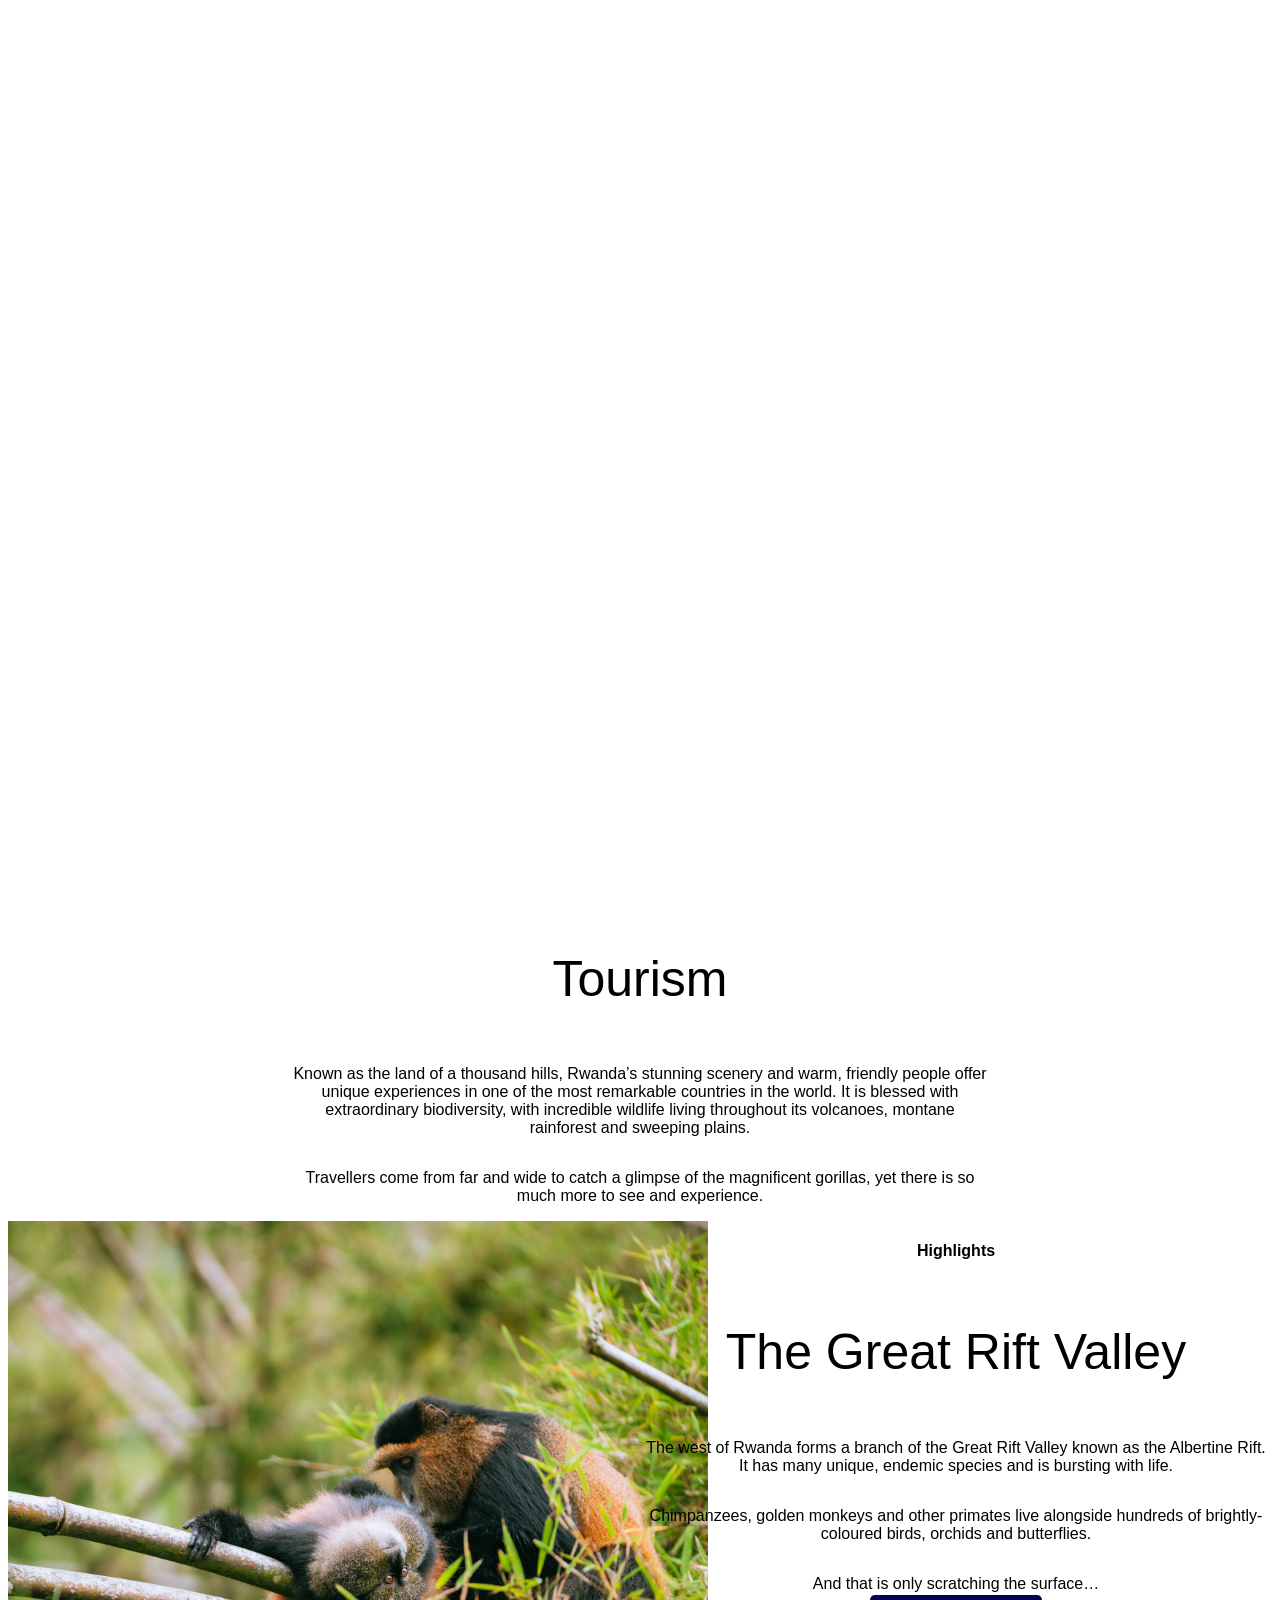
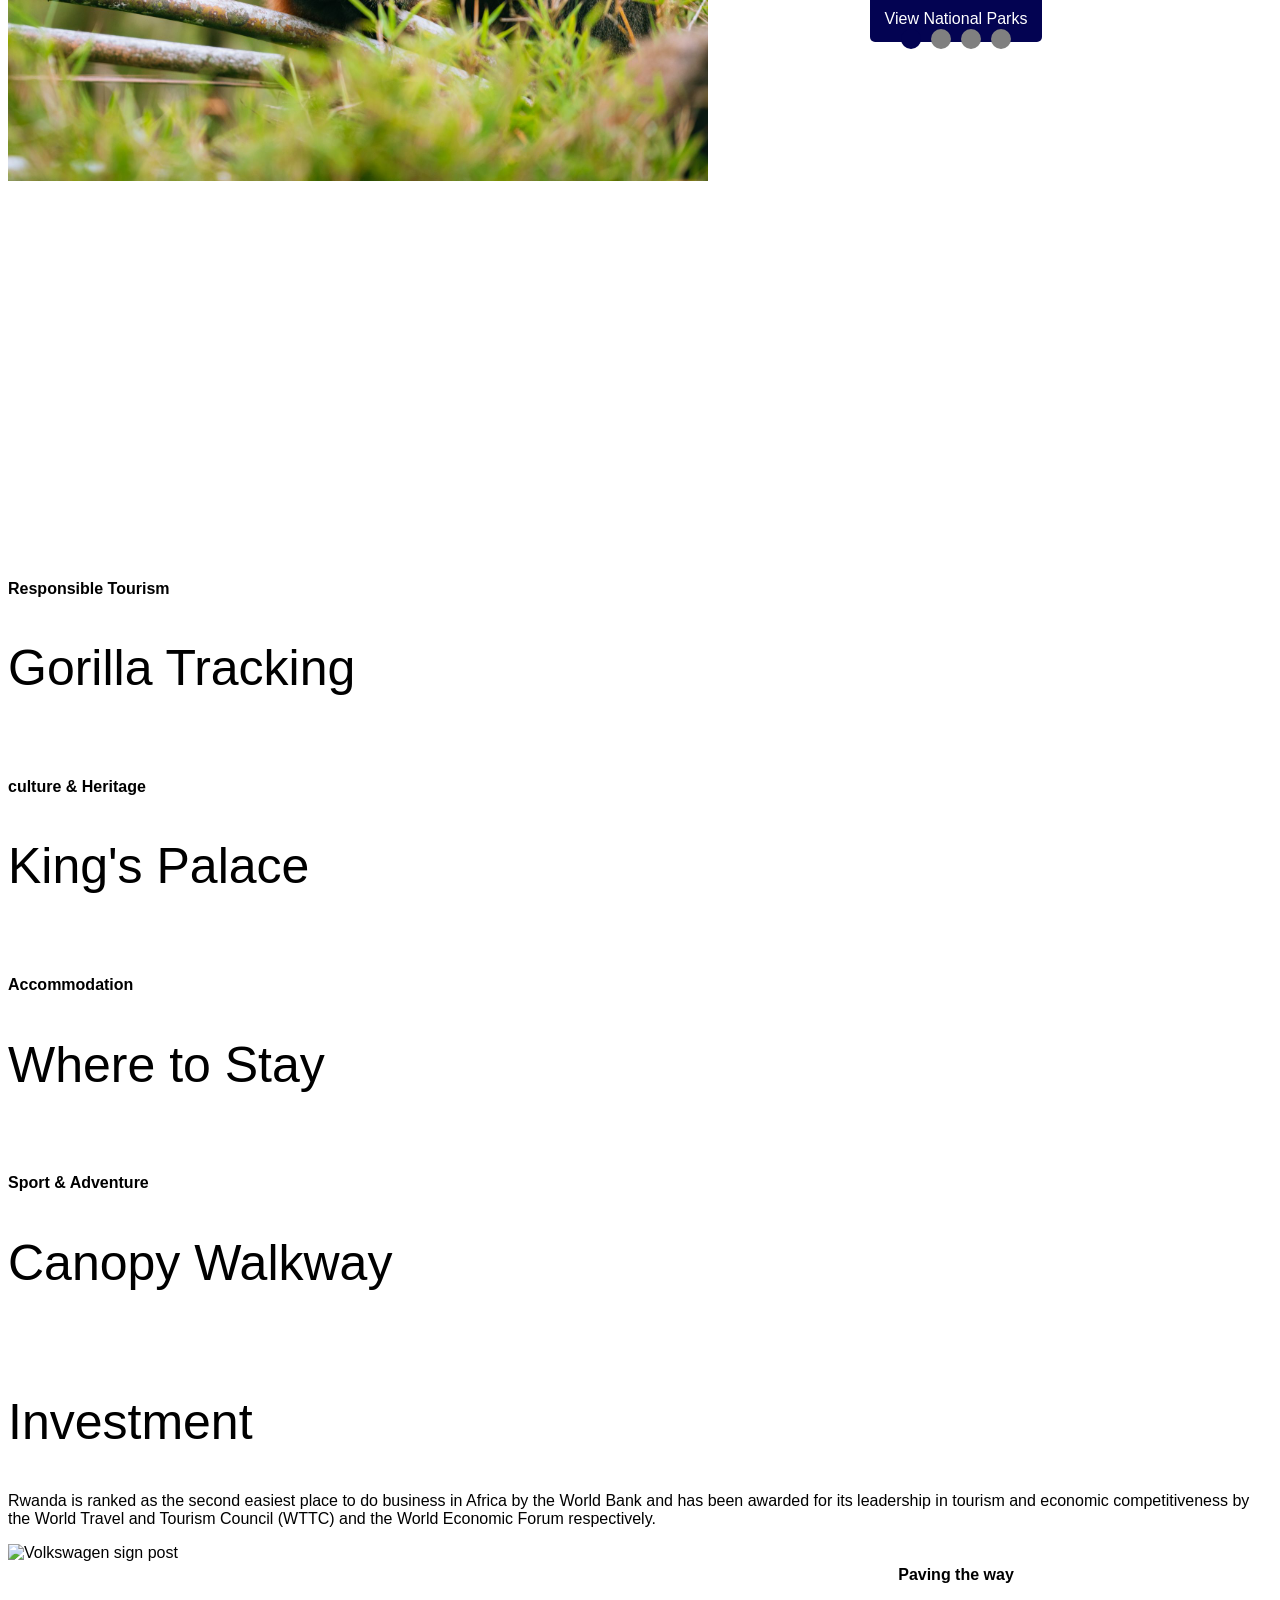
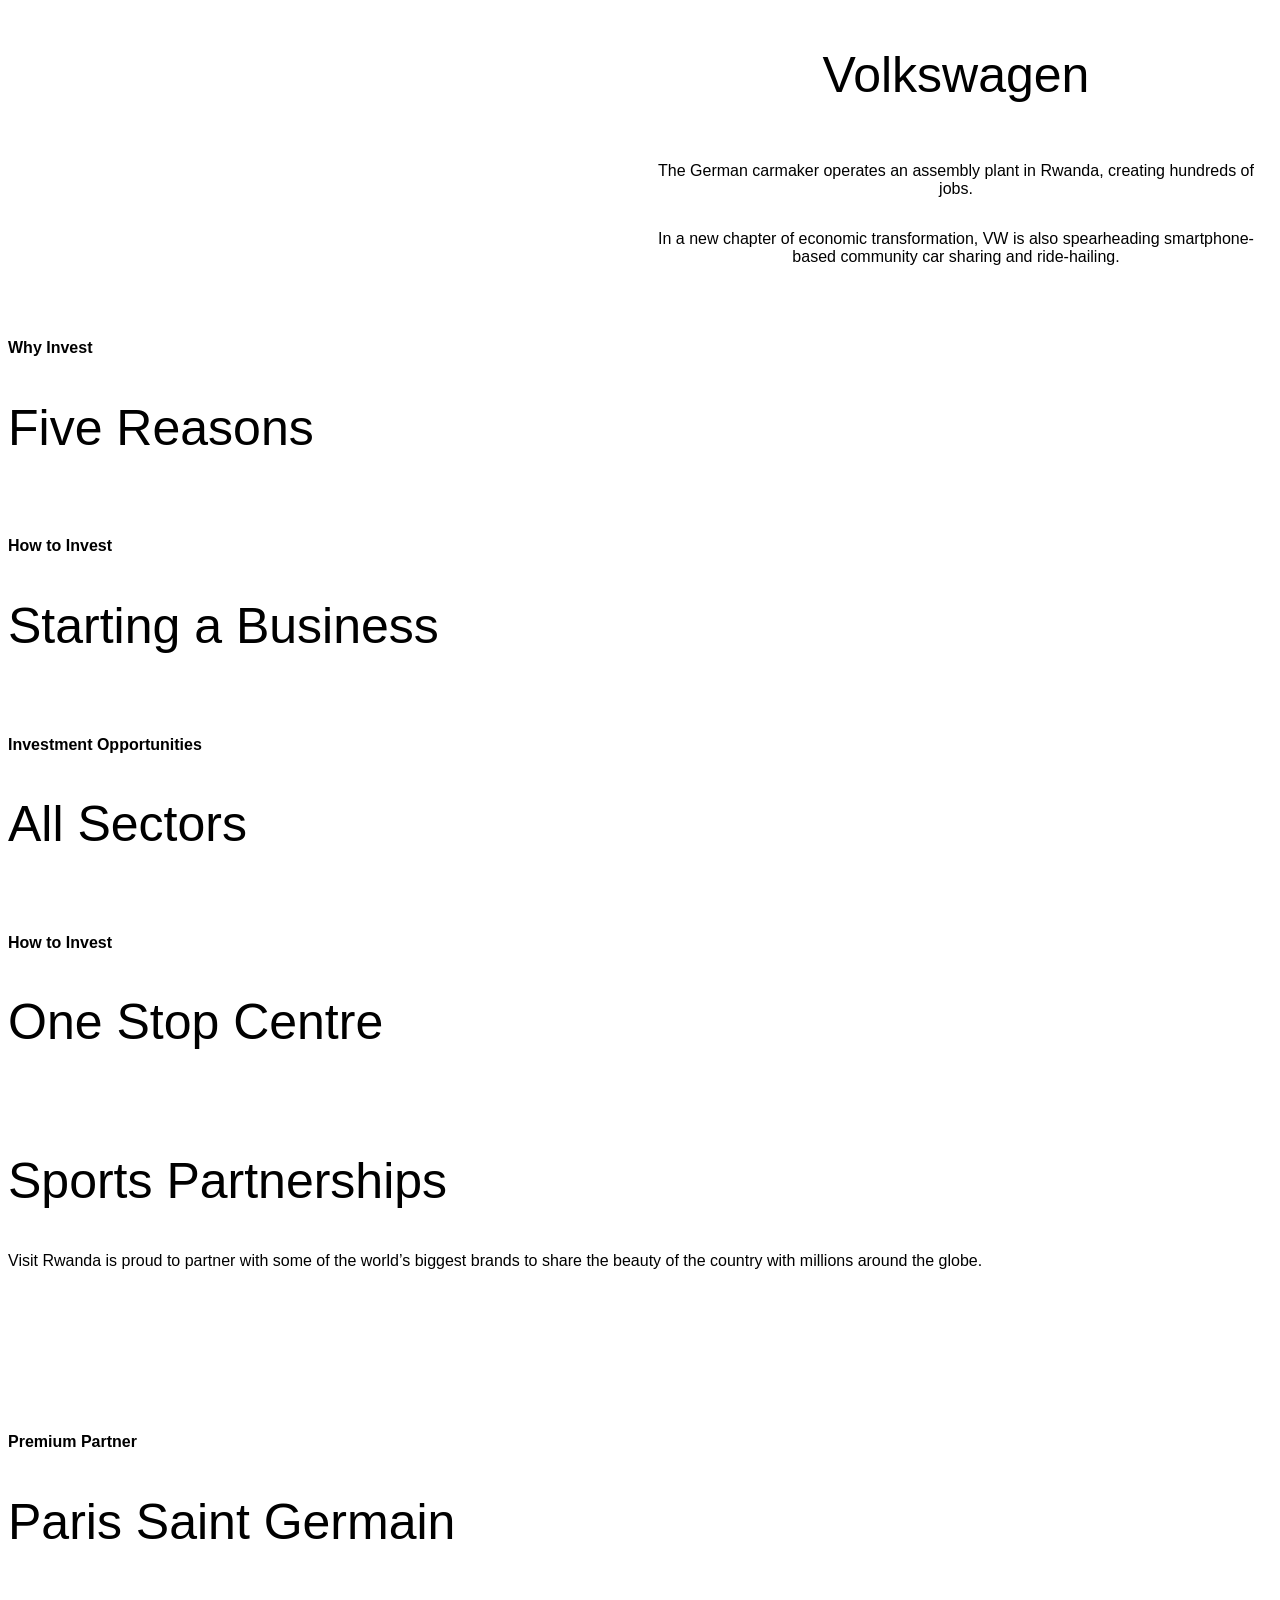
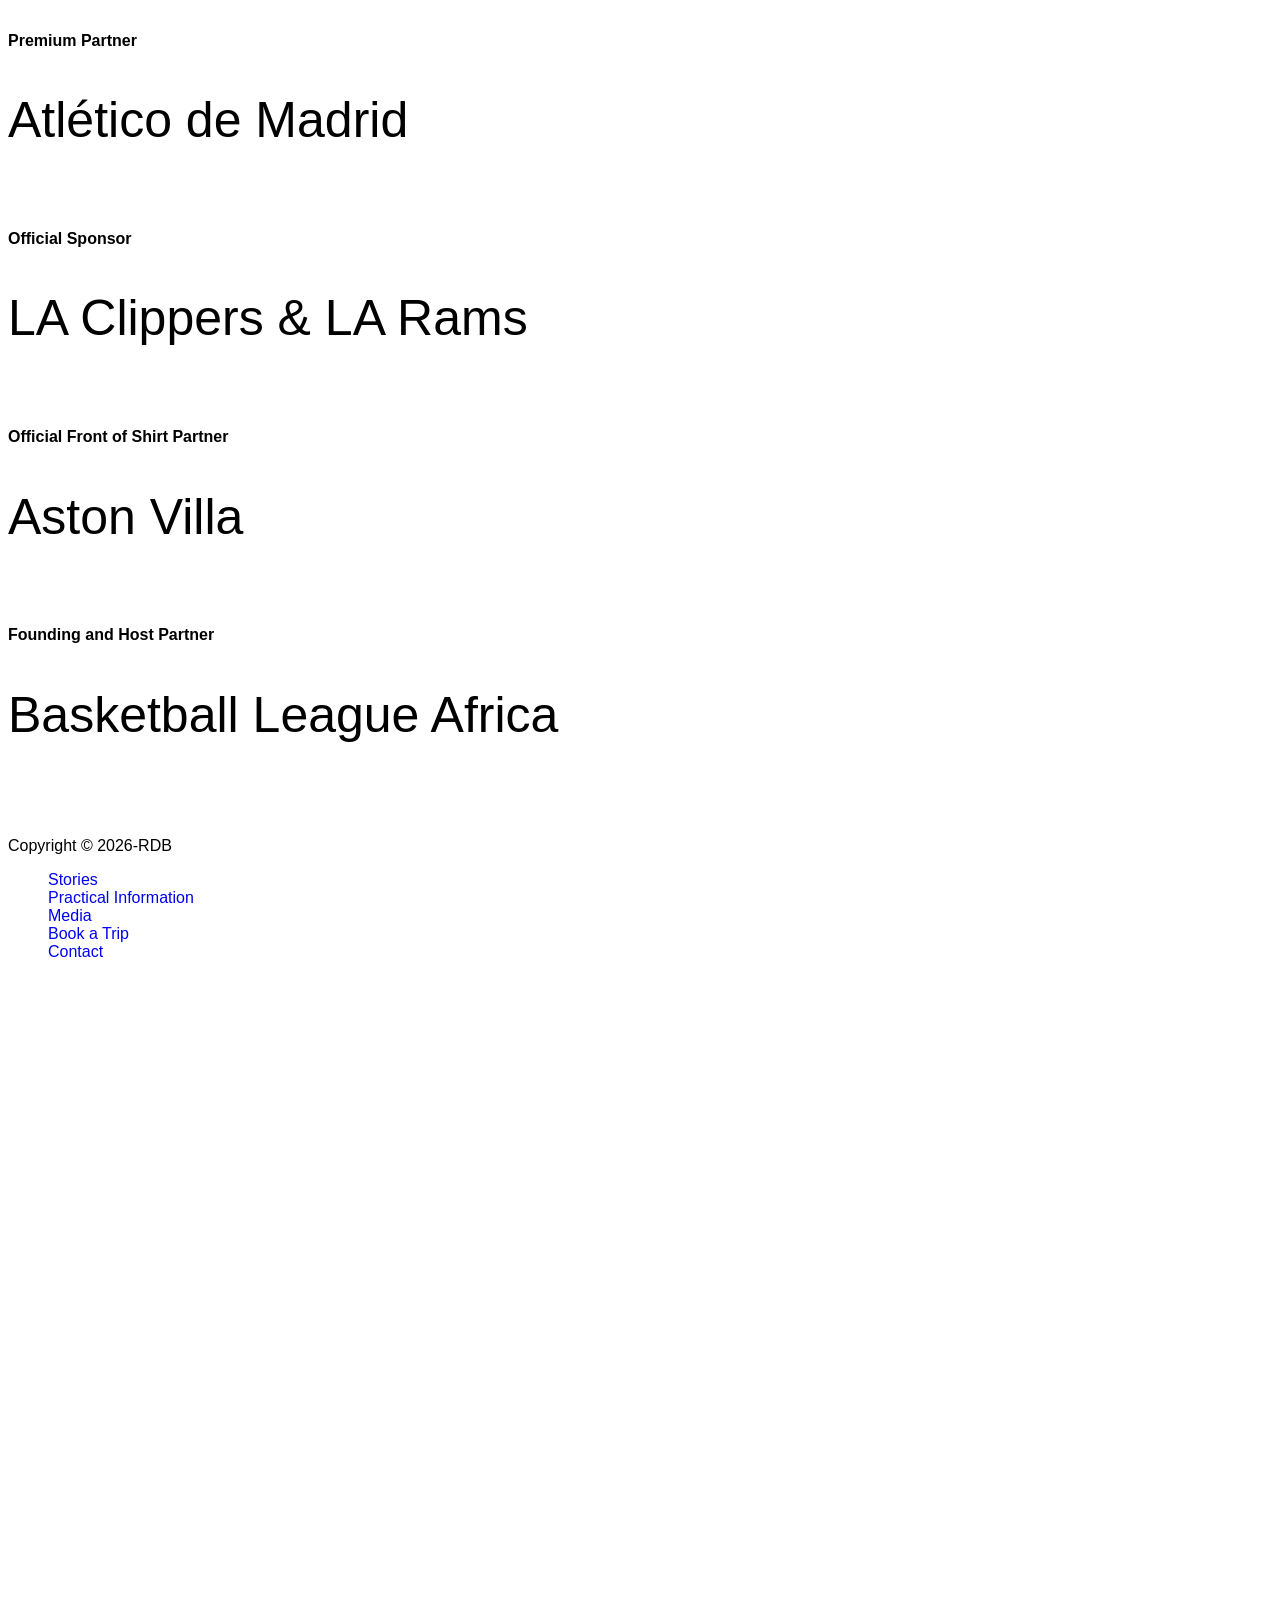
==== index.html @ adaef4fc "added some images and styled tourism section" ====
<!DOCTYPE html>
<html lang="en">
<head>
    <meta charset="UTF-8">
    <meta name="viewport" content="width=device-width, initial-scale=1.0">
    <title>Visit Rwanda</title>
    <link rel="stylesheet" href="style.css">
</head>
<body>
    <header>
        <video autoplay loop muted playsinline class="hero-vid">
            <source src="images/town-video.mp4" type="video/mp4">
        </video>
        <nav class="navbar">
            <ul class="list">
                <li class="nav-item">
                    <a href="#" class="nav-link">
                        <img src="images/extra-white-home-icon.png" alt="" class="home-icon">
                    </a>
                </li>
                <li class="nav-item">
                    <a href="#" class="nav-link">Tourism</a>
                </li>
                <li class="nav-item">
                    <a href="#" class="nav-link">Investment</a>
                </li>
                <li class="nav-item">
                    <a href="#" class="nav-link">Meet in Rwanda</a>
                </li>
                <li class="nav-item">
                    <a href="#" class="nav-link">Kwita Izina</a>
                </li>
            </ul>
        </nav>
    </header>
    <main>
        <section class="tourism-section">
            <div class="content">
                <h2 class="section-heading">Tourism</h2>
                <p class="section-paragragh">
                    Known as the land of a thousand hills, Rwanda’s stunning scenery and warm, friendly people offer unique experiences in one of the most remarkable countries in the world. It is blessed with extraordinary biodiversity, with incredible wildlife living throughout its volcanoes, montane rainforest and sweeping plains.
                </p>
                <p class="section-paragragh">
                    Travellers come from far and wide to catch a glimpse of the magnificent gorillas, yet there is so much more to see and experience.
                </p>
            </div>
            <div class="highlights-container">
                <!-- scrollable wrapper -->
                 <div class="scroll">
                    <!-- highlight 1 -->
                     <div class="highlights">
                        <div class="image-div">
                            <img src="images/monkey-pic.jpg" alt="Monkeys in nature" class="highlight-image">
                        </div>
                        <div class="words-div">
                            <h4 class="title">Highlights</h4>
                            <h2 class="section-heading">The Great Rift Valley</h2>
                            <p class="section-paragragh">
                                The west of Rwanda forms a branch of the Great Rift Valley known as the Albertine Rift. It has many unique, endemic species and is bursting with life.
                            </p>
                            <p class="section-paragragh">
                                Chimpanzees, golden monkeys and other primates live alongside hundreds of brightly-coloured birds, orchids and butterflies.
                            </p>
                            <p class="section-paragragh">
                                And that is only scratching the surface…
                            </p>
                            <button>
                                <a href="#" class="button-link">View National Parks</a>
                            </button>
                            <div class="carousel-dots">
                                <span class="dot-active"></span>
                                <span class="dot"></span>
                                <span class="dot"></span>
                                <span class="dot"></span>                               
                            </div>
                        </div>
                     </div>

                      <!-- highlight 2 -->
                     <div class="highlights">
                        <div class="image-div">
                            <img src="images/lion-in-tree.jpg" alt="Lion up in a tree" class="highlight-image">
                        </div>
                        <div class="words-div">
                            <h4 class="title">Highlights</h4>
                            <h2 class="section-heading">Responsible Tourism</h2>
                            <p class="section-paragragh">
                                As guardians of many iconic species, Rwanda is committed to safeguarding their existence within the four National Parks.
                            </p>
                            <p class="section-paragragh">
                                We are constantly working to ensure we can live in sustainable harmony with our environment, with a clean and green mindset. We banned plastic bags in 2008, and our lands are possibly the cleanest in Africa thanks to efforts throughout every community.
                            </p>
                            <p class="section-paragragh">
                               Ten percent of the income derived from gorilla, safari and other tourist permits, as well as park fees, is spent in partnership with local communities to change lives for the better.
                            </p>
                            <button>
                                <a href="#" class="button-link">View Activities</a>
                            </button>
                            <div class="carousel-dots">
                                <span class="dot"></span>
                                <span class="dot-active"></span>
                                <span class="dot"></span>
                                <span class="dot"></span>                               
                            </div>
                        </div>
                     </div>

                      <!-- highlight 3 -->
                     <div class="highlights">
                        <div class="image-div">
                            <img src="images/boat-in-water.jpg" alt="boat on a lake" class="highlight-image">
                        </div>
                        <div class="words-div">
                            <h4 class="title">Highlights</h4>
                            <h2 class="section-heading">Epic Scenery</h2>
                            <p class="section-paragragh">
                                Rwanda’s dramatic vistas are endless, with a fresh perspective around every corner.
                            </p>
                            <p class="section-paragragh">
                                Our country is full of beauty and managing to explore it all is easy, thanks to an excellent road network linking the core areas.
                            </p>
                            <p class="section-paragragh">
                               Visitors can rest assured the country is safe as well as stunning – Rwanda was ranked the 9th safest country in the world by the World Economic Forum.
                            </p>
                            <div class="carousel-dots">
                                <span class="dot"></span>
                                <span class="dot"></span>
                                <span class="dot-active"></span>
                                <span class="dot"></span>                               
                            </div>
                        </div>
                     </div>

                    <!-- highlight 4 -->
                     <div class="highlights">
                        <div class="image-div">
                            <img src="images/rwandan-cultural-dance.jpg" alt="Cultural Rwandan Dance" class="highlight-image">
                        </div>
                        <div class="words-div">
                            <h4 class="title">Highlights</h4>
                            <h2 class="section-heading">Vibrant Culture</h2>
                            <p class="section-paragragh">
                                Warm and friendly, Rwandans are also respectful, thoughtful and committed to the idea of progress, starting at the grass roots and running all the way to the top.
                            </p>
                            <p class="section-paragragh">
                                From the ancient kingdom to the modern day, creativity is something to be celebrated, whether through traditional dance, unique architecture or works of art.
                            </p>
                            <button>
                                <a href="#" class="button-link">View Culture & Heritage </a>
                            </button>
                            <div class="carousel-dots">
                                <span class="dot"></span>
                                <span class="dot"></span>
                                <span class="dot"></span>
                                <span class="dot-active"></span>                               
                            </div>
                        </div>
                     </div>

                 </div>

            </div>
            <div class="attributes-container">
                <!-- attribute 1 -->
                <div class="attribute">
                    <div class="headings">
                        <h4 class="titles">Responsible Tourism</h4>
                        <h2 class="section-heading">Gorilla Tracking</h2>
                    </div>
                    <div class="atribute-image-div">
                        <img src="https://placehold.co/400x300" alt="" class="attribute-image">
                    </div>
                </div>

                <!-- attribute 2 -->
                <div class="attribute">
                    <div class="headings">
                        <h4 class="titles">culture & Heritage</h4>
                        <h2 class="section-heading">King's Palace</h2>
                    </div>
                    <div class="atribute-image-div">
                        <img src="https://placehold.co/400x300" alt="" class="attribute-image">
                    </div>
                </div>

                <!-- attribute 3 -->
                <div class="attribute">
                    <div class="headings">
                        <h4 class="titles">Accommodation</h4>
                        <h2 class="section-heading">Where to Stay</h2>
                    </div>
                    <div class="atribute-image-div">
                        <img src="https://placehold.co/400x300" alt="" class="attribute-image">
                    </div>
                </div>

                <!-- attribute 4 -->
                <div class="attribute">
                    <div class="headings">
                        <h4 class="titles">Sport & Adventure</h4>
                        <h2 class="section-heading">Canopy Walkway</h2>
                    </div>
                    <div class="atribute-image-div">
                        <img src="https://placehold.co/400x300" alt="" class="attribute-image">
                    </div>
                </div>

            </div>
        </section>

         <section class="investment-section">
            <div class="content">
                <h2 class="section-heading">Investment</h2>
                <p class="section-paragragh">
                    Rwanda is ranked as the second easiest place to do business in Africa by the World Bank and has been awarded for its leadership in tourism and economic competitiveness by the World Travel and Tourism Council (WTTC) and the World Economic Forum respectively.
                </p>
               
            </div>
            <div class="highlights-container">
                <!-- scrollable wrapper -->
                 <div class="scroll">
                    <!-- highlight 1 -->
                     <div class="highlights">
                        <div class="image-div">
                            <img src="https://placehold.co/400x300" alt="Volkswagen sign post" class="highlight-image">
                        </div>
                        <div class="words-div">
                            <h4 class="title">Paving the way</h4>
                            <h2 class="section-heading">Volkswagen</h2>
                            <p class="section-paragragh">
                                The German carmaker operates an assembly plant in Rwanda, creating hundreds of jobs.
                            </p>
                            <p class="section-paragragh">
                                In a new chapter of economic transformation, VW is also spearheading smartphone-based community car sharing and ride-hailing.
                            </p>
                        </div>
                     </div>

                      <!-- highlight 2 -->
                     <div class="highlights">
                        <div class="image-div">
                            <img src="https://placehold.co/400x300" alt="Zipline drone in action" class="highlight-image">
                        </div>
                        <div class="words-div">
                            <h4 class="title">Tech Incubator</h4>
                            <h2 class="section-heading">Zipline</h2>
                            <p class="section-paragragh">
                                Rwanda is an ideal tech incubator, thanks to its compact size and appetite for innovation.
                            </p>
                            <p class="section-paragragh">
                                We welcome pioneering initiatives such as that by Silicon Valley company Zipline, which now delivers critical blood products to rural medical clinics across our mountainous lands.
                            </p>
                        </div>
                     </div>

                      <!-- highlight 3 -->
                     <div class="highlights">
                        <div class="image-div">
                            <img src="https://placehold.co/400x300" alt="Tech center" class="highlight-image">
                        </div>
                        <div class="words-div">
                            <h4 class="title">Centre of excellence</h4>
                            <h2 class="section-heading">Kigali Innovation City</h2>
                            <p class="section-paragragh">
                                Discover an area in Kigali where world-class universities and think tanks can collaborate with technology companies, driving private-sector growth.
                            </p>
                            <p class="section-paragragh">
                                Kigali Innovation City is an ecosystem that connects the high-tech industry, research, and education with capital investment. Its goal is to create jobs and help reduce the current account deficit.
                            </p>
                        </div>
                     </div>

                    <!-- highlight 4 -->
                     <div class="highlights">
                        <div class="image-div">
                            <img src="https://placehold.co/400x300" alt="Oblique view of factory" class="highlight-image">
                        </div>
                        <div class="words-div">
                            <h4 class="title">Incentives</h4>
                            <h2 class="section-heading">Special economic zones</h2>
                            <p class="section-paragragh">
                               Discover why we are the second fastest growing economy in Africa, and prepare to enjoy the opportunities accrued from the free trade agreements that we’ve signed with over 50 countries.
                            </p>
                            <p class="section-paragragh">
                                Designated serviced land is provided for small and large scale industrial development, as well as reliable, quality infrastructure, competitive fiscal and non-fiscal regulations and streamlined administration procedures.
                            </p>                   
                        </div>
                     </div>

                 </div>

            </div>
            <div class="attributes-container">
                <!-- attribute 1 -->
                <div class="attribute">
                    <div class="headings">
                        <h4 class="titles">Why Invest</h4>
                        <h2 class="section-heading">Five Reasons</h2>
                    </div>
                    <div class="atribute-image-div">
                        <img src="https://placehold.co/400x300" alt="" class="attribute-image">
                    </div>
                </div>

                <!-- attribute 2 -->
                <div class="attribute">
                    <div class="headings">
                        <h4 class="titles">How to Invest</h4>
                        <h2 class="section-heading">Starting a Business</h2>
                    </div>
                    <div class="atribute-image-div">
                        <img src="https://placehold.co/400x300" alt="" class="attribute-image">
                    </div>
                </div>

                <!-- attribute 3 -->
                <div class="attribute">
                    <div class="headings">
                        <h4 class="titles">Investment Opportunities</h4>
                        <h2 class="section-heading">All Sectors</h2>
                    </div>
                    <div class="atribute-image-div">
                        <img src="https://placehold.co/400x300" alt="" class="attribute-image">
                    </div>
                </div>

                <!-- attribute 4 -->
                <div class="attribute">
                    <div class="headings">
                        <h4 class="titles">How to Invest</h4>
                        <h2 class="section-heading">One Stop Centre</h2>
                    </div>
                    <div class="atribute-image-div">
                        <img src="https://placehold.co/400x300" alt="" class="attribute-image">
                    </div>
                </div>

            </div>
        </section>


    
        <section class="sports-partnerships">
            <div class="content-container">
                <div class="content">
                    <h2 class="section-heading">Sports Partnerships</h2>
                    <p class="section-paragragh">
                        Visit Rwanda is proud to partner with some of the world’s biggest brands to share the beauty of the country with millions around the globe.
                    </p>
                </div>

                <div class="badges-div">
                    <div class="image-item"><img src="https://placehold.co/400x300" alt="" class="badge"></div>
                    <div class="image-item"><img src="https://placehold.co/400x300" alt="" class="badge"></div>
                    <div class="image-item"><img src="https://placehold.co/400x300" alt="" class="badge"></div>
                    <div class="image-item"><img src="https://placehold.co/400x300" alt="" class="badge"></div>
                    <div class="image-item"><img src="https://placehold.co/400x300" alt="" class="badge"></div>
                    <div class="image-item"><img src="https://placehold.co/400x300" alt="" class="badge"></div>
                    <div class="image-item"><img src="https://placehold.co/400x300" alt="" class="badge"></div>
                </div>
            </div>
            <div class="attributes-container">
                <!-- attribute 1 -->
                <div class="attribute">
                    <div class="headings">
                        <h4 class="titles">Premium Partner</h4>
                        <h2 class="section-heading">Paris Saint Germain</h2>
                    </div>
                    <div class="atribute-image-div">
                        <img src="https://placehold.co/400x300" alt="" class="attribute-image">
                    </div>
                </div>

                <!-- attribute 2 -->
                <div class="attribute">
                    <div class="headings">
                        <h4 class="titles">Premium Partner</h4>
                        <h2 class="section-heading">Atlético de Madrid</h2>
                    </div>
                    <div class="atribute-image-div">
                        <img src="https://placehold.co/400x300" alt="" class="attribute-image">
                    </div>
                </div>

                <!-- attribute 3 -->
                <div class="attribute">
                    <div class="headings">
                        <h4 class="titles">Official Sponsor</h4>
                        <h2 class="section-heading">LA Clippers & LA Rams</h2>
                    </div>
                    <div class="atribute-image-div">
                        <img src="https://placehold.co/400x300" alt="" class="attribute-image">
                    </div>
                </div>

                <!-- attribute 4 -->
                <div class="attribute">
                    <div class="headings">
                        <h4 class="titles">Official Front of Shirt Partner</h4>
                        <h2 class="section-heading">Aston Villa</h2>
                    </div>
                    <div class="atribute-image-div">
                        <img src="https://placehold.co/400x300" alt="" class="attribute-image">
                    </div>
                </div>

                <!-- attribute 5 -->
                <div class="attribute">
                    <div class="headings">
                        <h4 class="titles">Founding and Host Partner</h4>
                        <h2 class="section-heading">Basketball League Africa</h2>
                    </div>
                    <div class="atribute-image-div">
                        <img src="https://placehold.co/400x300" alt="" class="attribute-image">
                    </div>
                </div>
            </div>
        </section>

    </main>
    <footer>
        <section class="hover-container">
            <div class="scroll">

            </div>
        </section>
        <section class="footer">
            <div class="logo">
                <img src="https://placehold.co/400x300" alt="" class="logo-item">
                <p class="copyright">Copyright © 2026-RDB</p>
            </div>
            <div class="footbar">
                <ul class="list">
                    <li class="foot-item">
                        <a href="#" class="foot-link">Stories </a>
                    </li>
                    <li class="foot-item">
                        <a href="#" class="foot-link">Practical Information</a>
                    </li>
                    <li class="foot-item">
                        <a href="#" class="foot-link">Media</a>
                    </li>
                    <li class="foot-item">
                        <a href="#" class="foot-link">Book a Trip</a>
                    </li>
                    <li class="foot-item">
                        <a href="#" class="foot-link">Contact</a>
                    </li>
                </ul>
            </div>
            <div class="social-icons">
                <a href="#" class="nav-link">
                        <img src="images/extra-white-home-icon.png" alt="" class="home-icon">
                </a>
                <a href="#" class="nav-link">
                        <img src="images/extra-white-home-icon.png" alt="" class="home-icon">
                </a>
                <a href="#" class="nav-link">
                        <img src="images/extra-white-home-icon.png" alt="" class="home-icon">
                </a>
                <a href="#" class="nav-link">
                        <img src="images/extra-white-home-icon.png" alt="" class="home-icon">
                </a>
            </div>
        </section>
    </footer>

</body>
</html>
---- style.css ----
/* designs for the whole page */
a {
    text-decoration: none;
}
ul {
    list-style: none;
}
button {
    background: none;
    border: none;
    cursor: pointer;
}
.section-heading {
    font-size: 50px;
    color: black;
    font-weight: 100;
}

:root {
    /* colors */
    --white-color: white;
    --second-white: rgb(224, 219, 219);
}

/* body */
body {
    font-family: 'Segoe UI', Tahoma, Geneva, Verdana, sans-serif;
}
header {
    position: relative;
    overflow: hidden;
    width: 100%;
    height: 100%;
    height: 100vh;
    
}
.hero-vid {
    position: absolute;
    object-fit: cover;
    z-index: -1;
    
}
header .navbar {
    
    background-color: transparent;
    position: fixed;
    z-index: 5;
}
header .navbar .list {
    display: flex;
    gap: 40px;
    align-items: center;

}
header .navbar .list .nav-item .nav-link{
    color: white;
    transition: 0.3s ease;
}
header .navbar .list .nav-item .nav-link:hover {
    color: rgb(206, 205, 205);
    font-size: 20px;
}
header .navbar .list .nav-item .home-icon {
    width: 30px;
    transition: o.3s ease;
}
.nav-item .home-icon:hover {
    background-color: rgba(128, 128, 128, 0.418);
}
/* tourism section */
.tourism-section .content {
    display: flex;
    flex-direction: column;
    align-items: center;
    justify-content: center;
    max-width: 700px;
    margin: auto;
    text-align: center;
}
.highlights-container .scroll {
    display: flex;
    overflow-x: auto;
    scroll-behavior: smooth;
    scroll-snap-type: x mandatory;
    -webkit-overflow-scrolling: touch;
}
/* hide scroll bar on chrome */
.scroll::-webkit-scrollbar {
    display: none; 
}
.highlights-container .scroll .highlights {
    display: flex;
    /* force each slide to take full width of the container */
    flex: 0 0 100%;
    width: 100%;
    /* tells the browser exactly where to lock or "snap" the slide 
    into place when a user scrolls. for this case it's :start. there
    is also center and end */
    scroll-snap-align: start;

}
.highlights-container .highlights .words-div {
    display: flex;
    flex-direction: column;
    align-items: center;
    text-align: center;
}
.highlights-container .highlights .words-div, .image-div {
    flex: 1;
    width: 50%;
}
.highlights-container .highlights .image-div .highlight-image {
    /* keep image's crisp without stretching */
    object-fit: cover;
    width: 700px;
}
.highlights .words-div .button-link {
    padding: 15px;
    color: white;
    background-color: rgb(3, 3, 82);
    border-radius: 5px;
    font-size: medium;
}
.highlights .words-div .carousel-dots {
    display: flex;
    justify-content: center;
    gap: 10px;
    
}
.highlights .words-div .carousel-dots .dot {
    background-color: grey;
    padding: 10px;
    border-radius: 50%;
    align-items: flex-end;
}
.highlights .words-div .carousel-dots .dot-active {
    background-color: rgb(3, 3, 82);
    padding: 10px;
    border-radius: 50%;
}
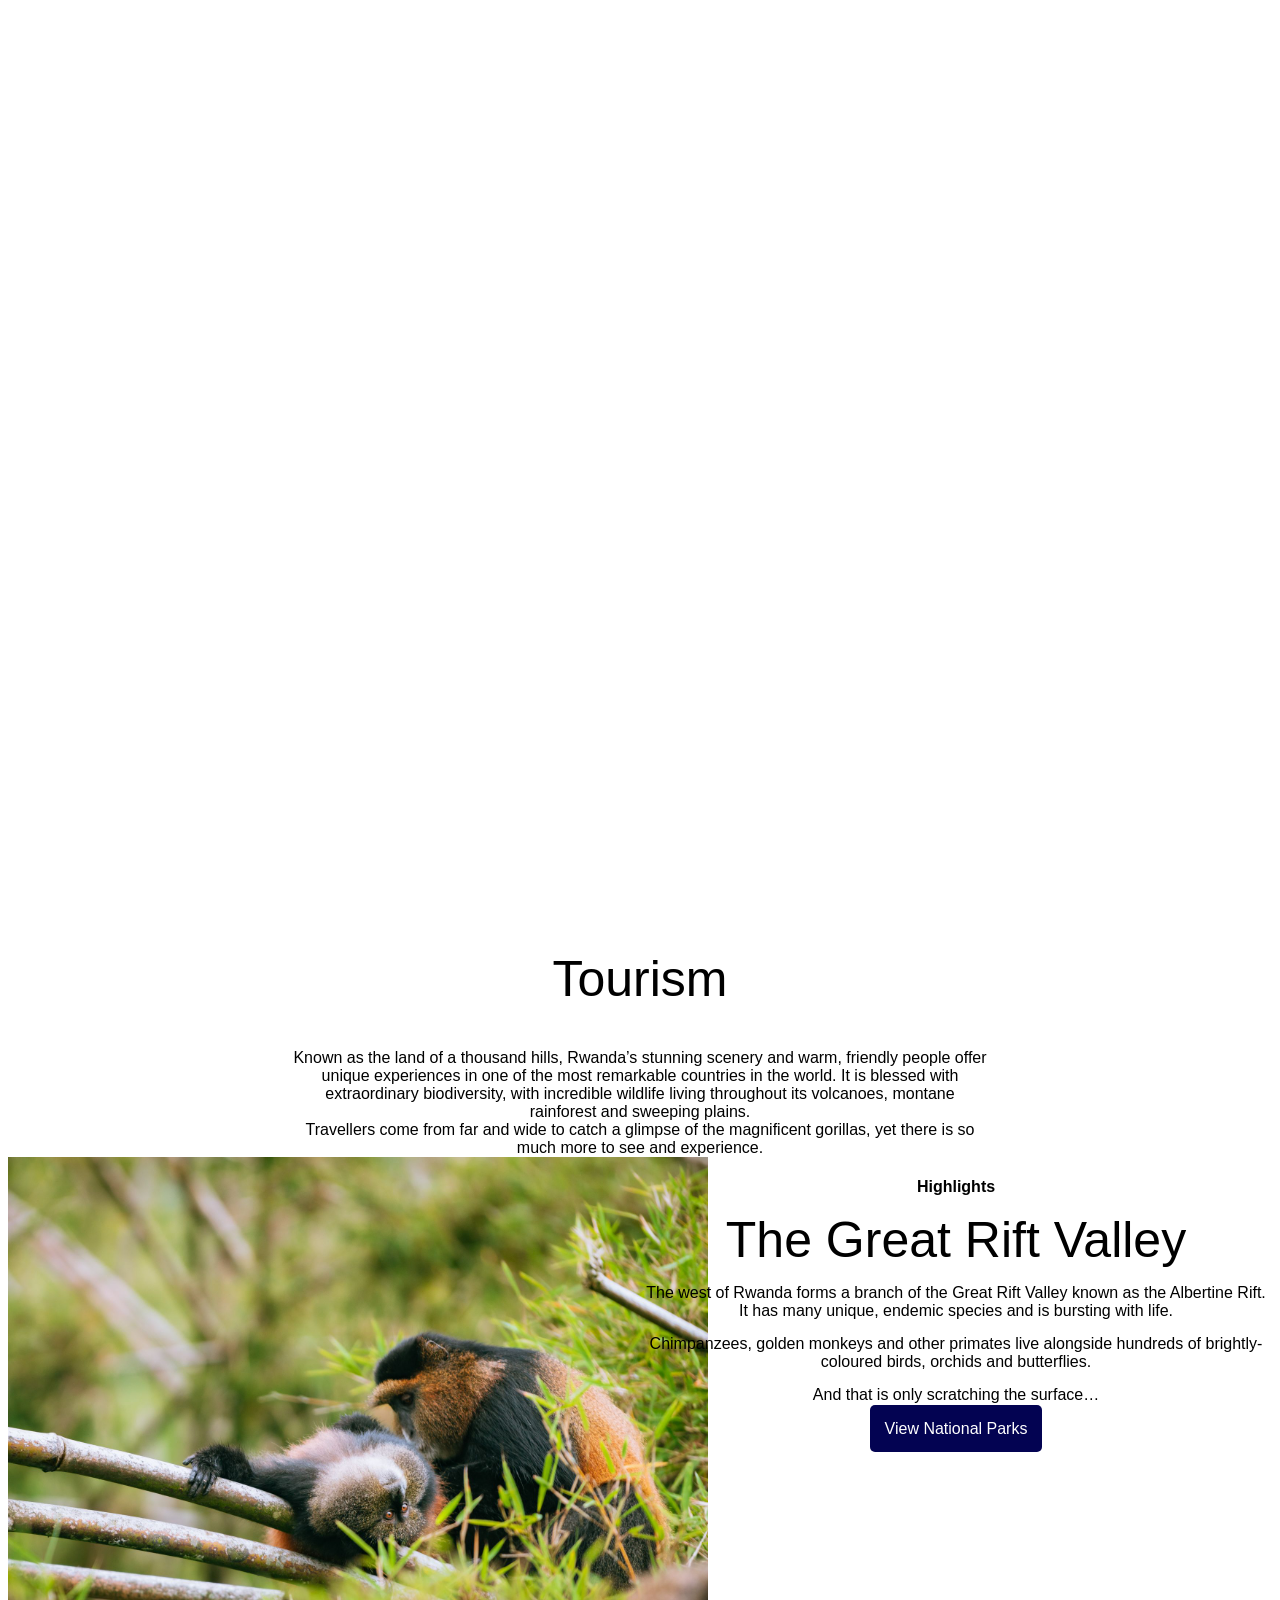
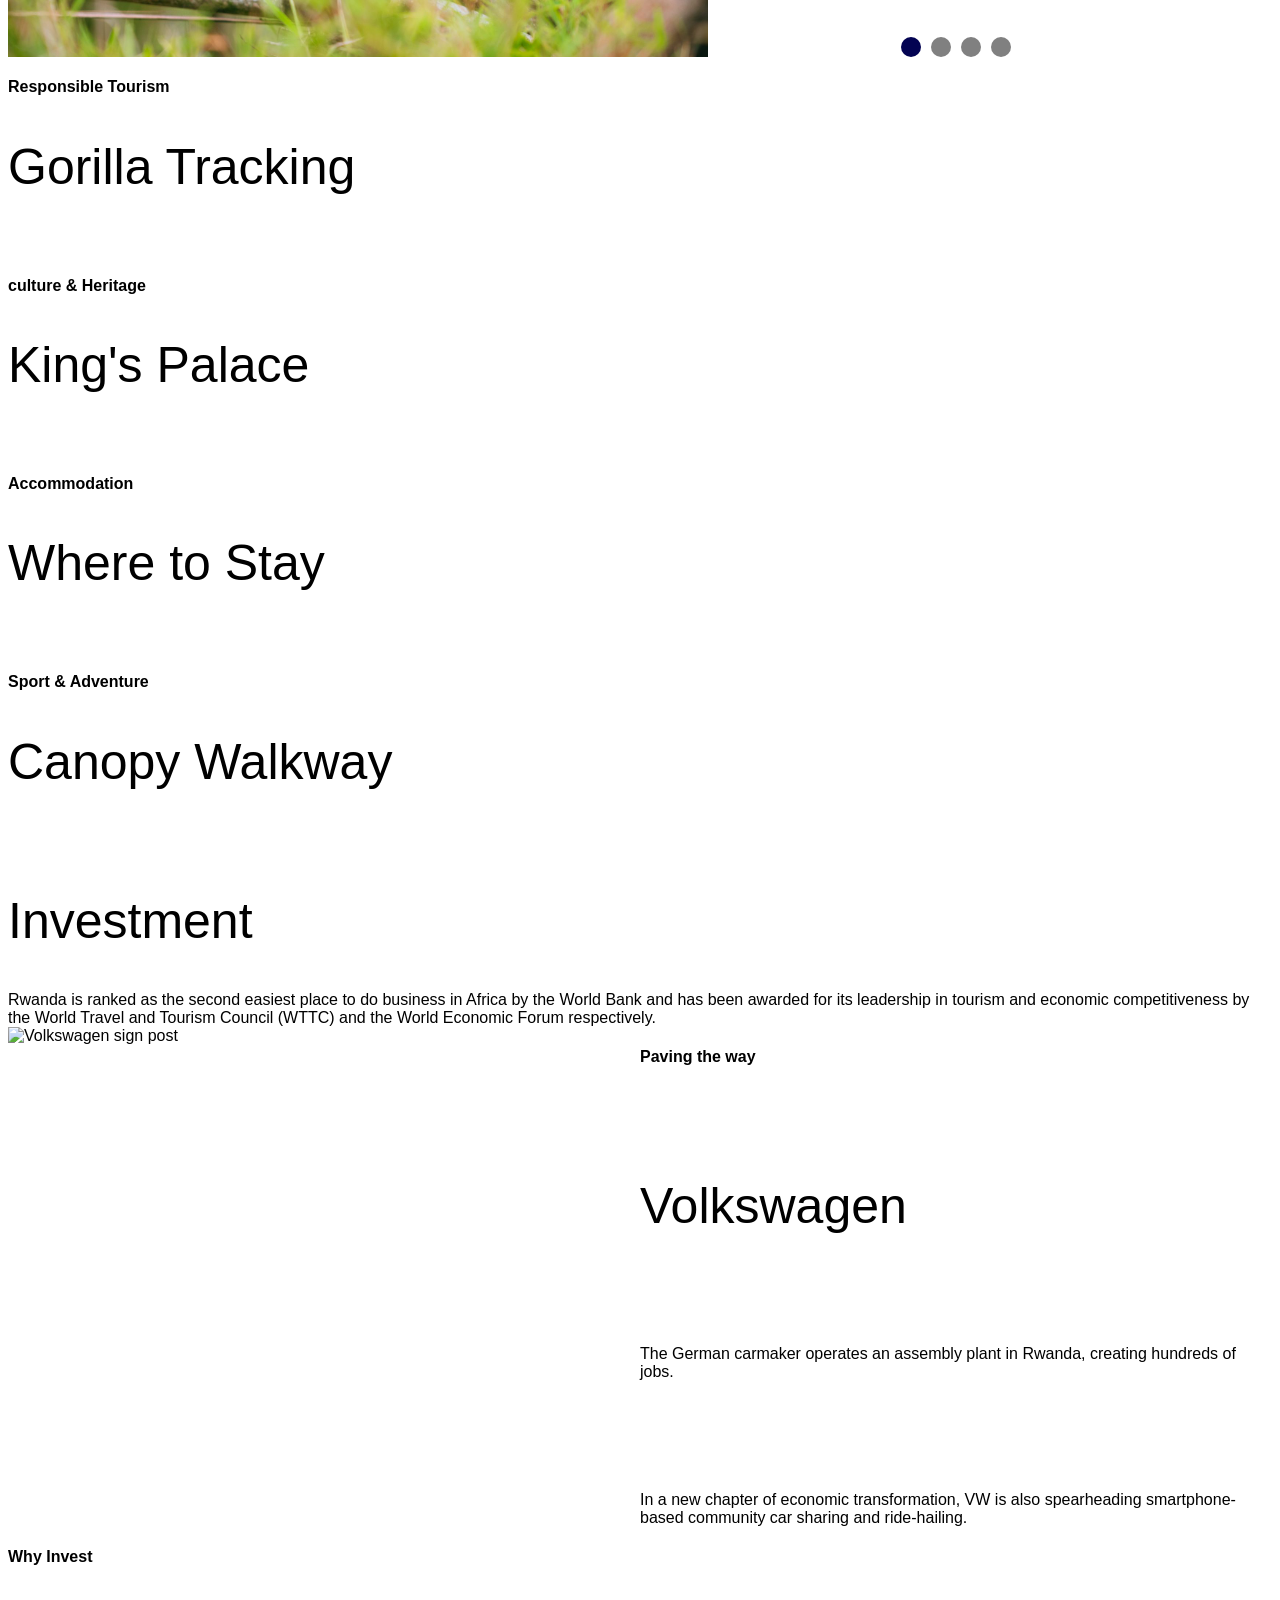
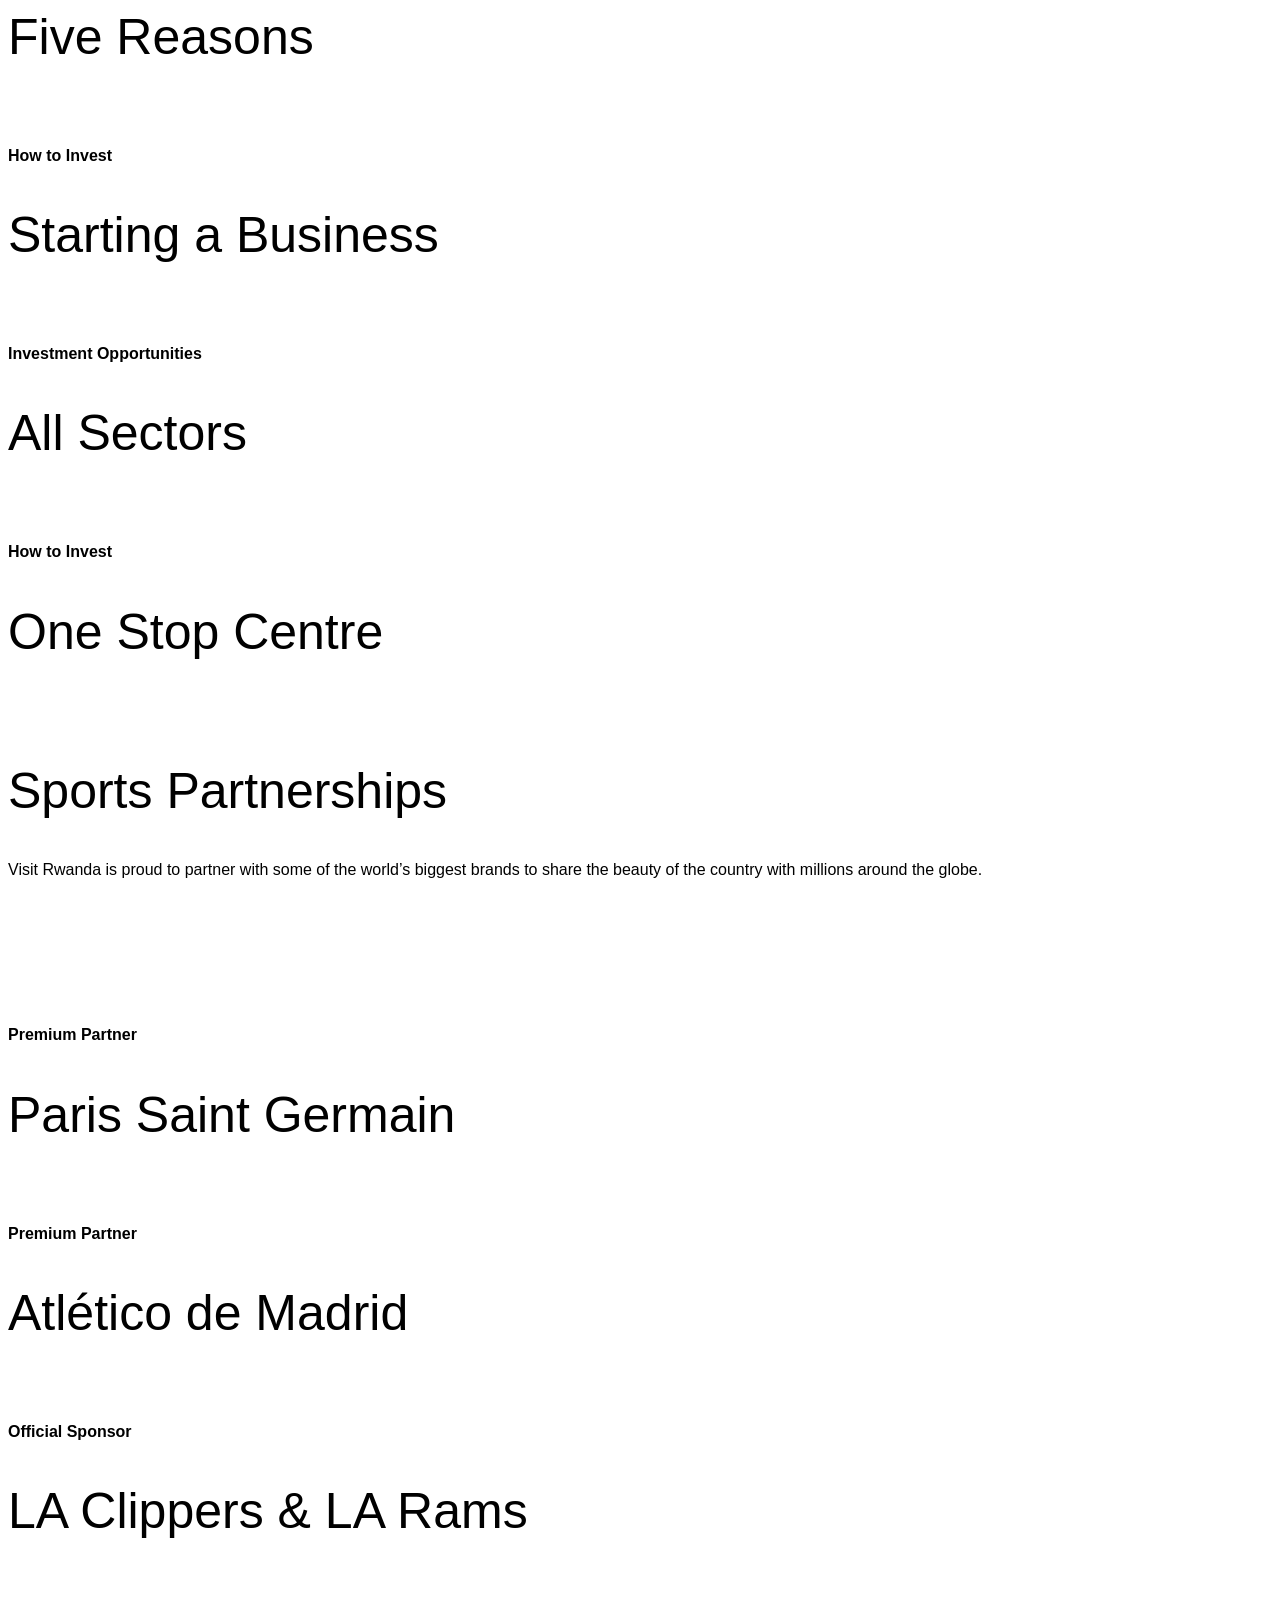
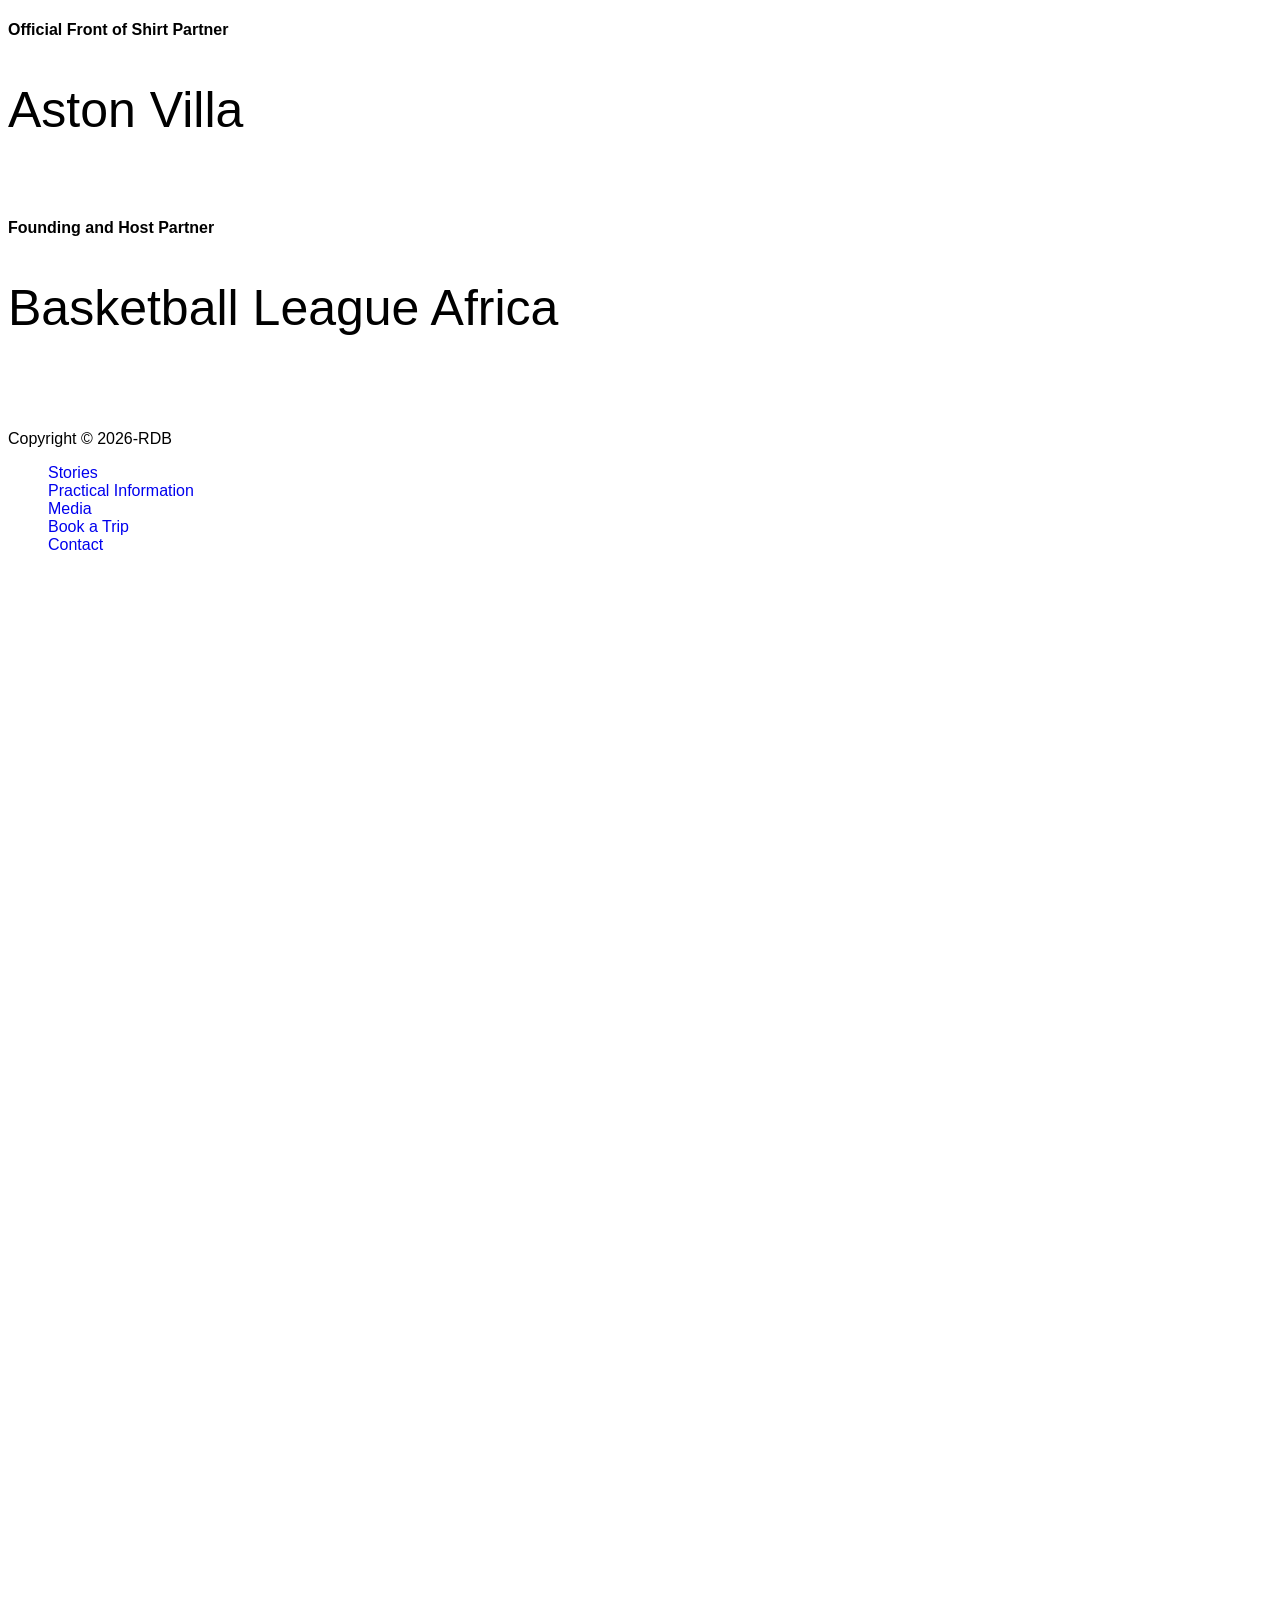
==== commit 41609dd6: "finished with th tourism section" ====
--- a/index.html
+++ b/index.html
@@ -53,20 +53,22 @@
                             <img src="images/monkey-pic.jpg" alt="Monkeys in nature" class="highlight-image">
                         </div>
                         <div class="words-div">
-                            <h4 class="title">Highlights</h4>
-                            <h2 class="section-heading">The Great Rift Valley</h2>
-                            <p class="section-paragragh">
-                                The west of Rwanda forms a branch of the Great Rift Valley known as the Albertine Rift. It has many unique, endemic species and is bursting with life.
-                            </p>
-                            <p class="section-paragragh">
-                                Chimpanzees, golden monkeys and other primates live alongside hundreds of brightly-coloured birds, orchids and butterflies.
-                            </p>
-                            <p class="section-paragragh">
-                                And that is only scratching the surface…
-                            </p>
-                            <button>
-                                <a href="#" class="button-link">View National Parks</a>
-                            </button>
+                            <div class="words">
+                                <h4 class="title">Highlights</h4>
+                                <h2 class="section-heading">The Great Rift Valley</h2>
+                                <p class="section-paragragh">
+                                    The west of Rwanda forms a branch of the Great Rift Valley known as the Albertine Rift. It has many unique, endemic species and is bursting with life.
+                                </p>
+                                <p class="section-paragragh">
+                                    Chimpanzees, golden monkeys and other primates live alongside hundreds of brightly-coloured birds, orchids and butterflies.
+                                </p>
+                                <p class="section-paragragh">
+                                    And that is only scratching the surface…
+                                </p>
+                                <button>
+                                    <a href="#" class="button-link">View National Parks</a>
+                                </button>
+                            </div>
                             <div class="carousel-dots">
                                 <span class="dot-active"></span>
                                 <span class="dot"></span>
@@ -82,20 +84,22 @@
                             <img src="images/lion-in-tree.jpg" alt="Lion up in a tree" class="highlight-image">
                         </div>
                         <div class="words-div">
-                            <h4 class="title">Highlights</h4>
-                            <h2 class="section-heading">Responsible Tourism</h2>
-                            <p class="section-paragragh">
-                                As guardians of many iconic species, Rwanda is committed to safeguarding their existence within the four National Parks.
-                            </p>
-                            <p class="section-paragragh">
-                                We are constantly working to ensure we can live in sustainable harmony with our environment, with a clean and green mindset. We banned plastic bags in 2008, and our lands are possibly the cleanest in Africa thanks to efforts throughout every community.
-                            </p>
-                            <p class="section-paragragh">
-                               Ten percent of the income derived from gorilla, safari and other tourist permits, as well as park fees, is spent in partnership with local communities to change lives for the better.
-                            </p>
-                            <button>
-                                <a href="#" class="button-link">View Activities</a>
-                            </button>
+                            <div class="words">
+                                <h4 class="title">Highlights</h4>
+                                <h2 class="section-heading">Responsible Tourism</h2>
+                                <p class="section-paragragh">
+                                    As guardians of many iconic species, Rwanda is committed to safeguarding their existence within the four National Parks.
+                                </p>
+                                <p class="section-paragragh">
+                                    We are constantly working to ensure we can live in sustainable harmony with our environment, with a clean and green mindset. We banned plastic bags in 2008, and our lands are possibly the cleanest in Africa thanks to efforts throughout every community.
+                                </p>
+                                <p class="section-paragragh">
+                                Ten percent of the income derived from gorilla, safari and other tourist permits, as well as park fees, is spent in partnership with local communities to change lives for the better.
+                                </p>
+                                <button>
+                                    <a href="#" class="button-link">View Activities</a>
+                                </button>
+                            </div>
                             <div class="carousel-dots">
                                 <span class="dot"></span>
                                 <span class="dot-active"></span>
@@ -111,17 +115,19 @@
                             <img src="images/boat-in-water.jpg" alt="boat on a lake" class="highlight-image">
                         </div>
                         <div class="words-div">
-                            <h4 class="title">Highlights</h4>
-                            <h2 class="section-heading">Epic Scenery</h2>
-                            <p class="section-paragragh">
-                                Rwanda’s dramatic vistas are endless, with a fresh perspective around every corner.
-                            </p>
-                            <p class="section-paragragh">
-                                Our country is full of beauty and managing to explore it all is easy, thanks to an excellent road network linking the core areas.
-                            </p>
-                            <p class="section-paragragh">
-                               Visitors can rest assured the country is safe as well as stunning – Rwanda was ranked the 9th safest country in the world by the World Economic Forum.
-                            </p>
+                            <div class="words">
+                                <h4 class="title">Highlights</h4>
+                                <h2 class="section-heading">Epic Scenery</h2>
+                                <p class="section-paragragh">
+                                    Rwanda’s dramatic vistas are endless, with a fresh perspective around every corner.
+                                </p>
+                                <p class="section-paragragh">
+                                    Our country is full of beauty and managing to explore it all is easy, thanks to an excellent road network linking the core areas.
+                                </p>
+                                <p class="section-paragragh">
+                                Visitors can rest assured the country is safe as well as stunning – Rwanda was ranked the 9th safest country in the world by the World Economic Forum.
+                                </p>
+                            </div>
                             <div class="carousel-dots">
                                 <span class="dot"></span>
                                 <span class="dot"></span>
@@ -137,17 +143,19 @@
                             <img src="images/rwandan-cultural-dance.jpg" alt="Cultural Rwandan Dance" class="highlight-image">
                         </div>
                         <div class="words-div">
-                            <h4 class="title">Highlights</h4>
-                            <h2 class="section-heading">Vibrant Culture</h2>
-                            <p class="section-paragragh">
-                                Warm and friendly, Rwandans are also respectful, thoughtful and committed to the idea of progress, starting at the grass roots and running all the way to the top.
-                            </p>
-                            <p class="section-paragragh">
-                                From the ancient kingdom to the modern day, creativity is something to be celebrated, whether through traditional dance, unique architecture or works of art.
-                            </p>
-                            <button>
-                                <a href="#" class="button-link">View Culture & Heritage </a>
-                            </button>
+                            <div class="words">
+                                <h4 class="title">Highlights</h4>
+                                <h2 class="section-heading">Vibrant Culture</h2>
+                                <p class="section-paragragh">
+                                    Warm and friendly, Rwandans are also respectful, thoughtful and committed to the idea of progress, starting at the grass roots and running all the way to the top.
+                                </p>
+                                <p class="section-paragragh">
+                                    From the ancient kingdom to the modern day, creativity is something to be celebrated, whether through traditional dance, unique architecture or works of art.
+                                </p>
+                                <button>
+                                    <a href="#" class="button-link">View Culture & Heritage </a>
+                                </button>
+                            </div>
                             <div class="carousel-dots">
                                 <span class="dot"></span>
                                 <span class="dot"></span>
--- a/style.css
+++ b/style.css
@@ -77,6 +77,7 @@
     margin: auto;
     text-align: center;
 }
+
 .highlights-container .scroll {
     display: flex;
     overflow-x: auto;
@@ -99,20 +100,38 @@
     scroll-snap-align: start;
 
 }
-.highlights-container .highlights .words-div {
+.highlights .words-div {
+    display: flex;
+    flex-direction: column;
+    justify-content: space-between;
+}
+.highlights-container .highlights .words {
     display: flex;
     flex-direction: column;
     align-items: center;
     text-align: center;
+    justify-content: center;
+    gap: 15px;
+
 }
+
 .highlights-container .highlights .words-div, .image-div {
     flex: 1;
     width: 50%;
+    height: 500px;
 }
 .highlights-container .highlights .image-div .highlight-image {
     /* keep image's crisp without stretching */
     object-fit: cover;
+    object-position: center;
     width: 700px;
+}
+.highlights .words-div .title {
+margin-bottom: 0;
+}
+.highlights .words-div .section-heading, .section-paragragh {
+    margin-top: 0;
+    margin-bottom: 0;
 }
 .highlights .words-div .button-link {
     padding: 15px;
@@ -126,16 +145,20 @@
     justify-content: center;
     gap: 10px;
     
+
 }
 .highlights .words-div .carousel-dots .dot {
     background-color: grey;
     padding: 10px;
     border-radius: 50%;
-    align-items: flex-end;
+    display: inline-bl0ck;
+    
+
 }
-.highlights .words-div .carousel-dots .dot-active {
+ .carousel-dots .dot-active {
     background-color: rgb(3, 3, 82);
-    padding: 10px;
+     padding: 10px;
     border-radius: 50%;
+    display: inline-block;
 }
 
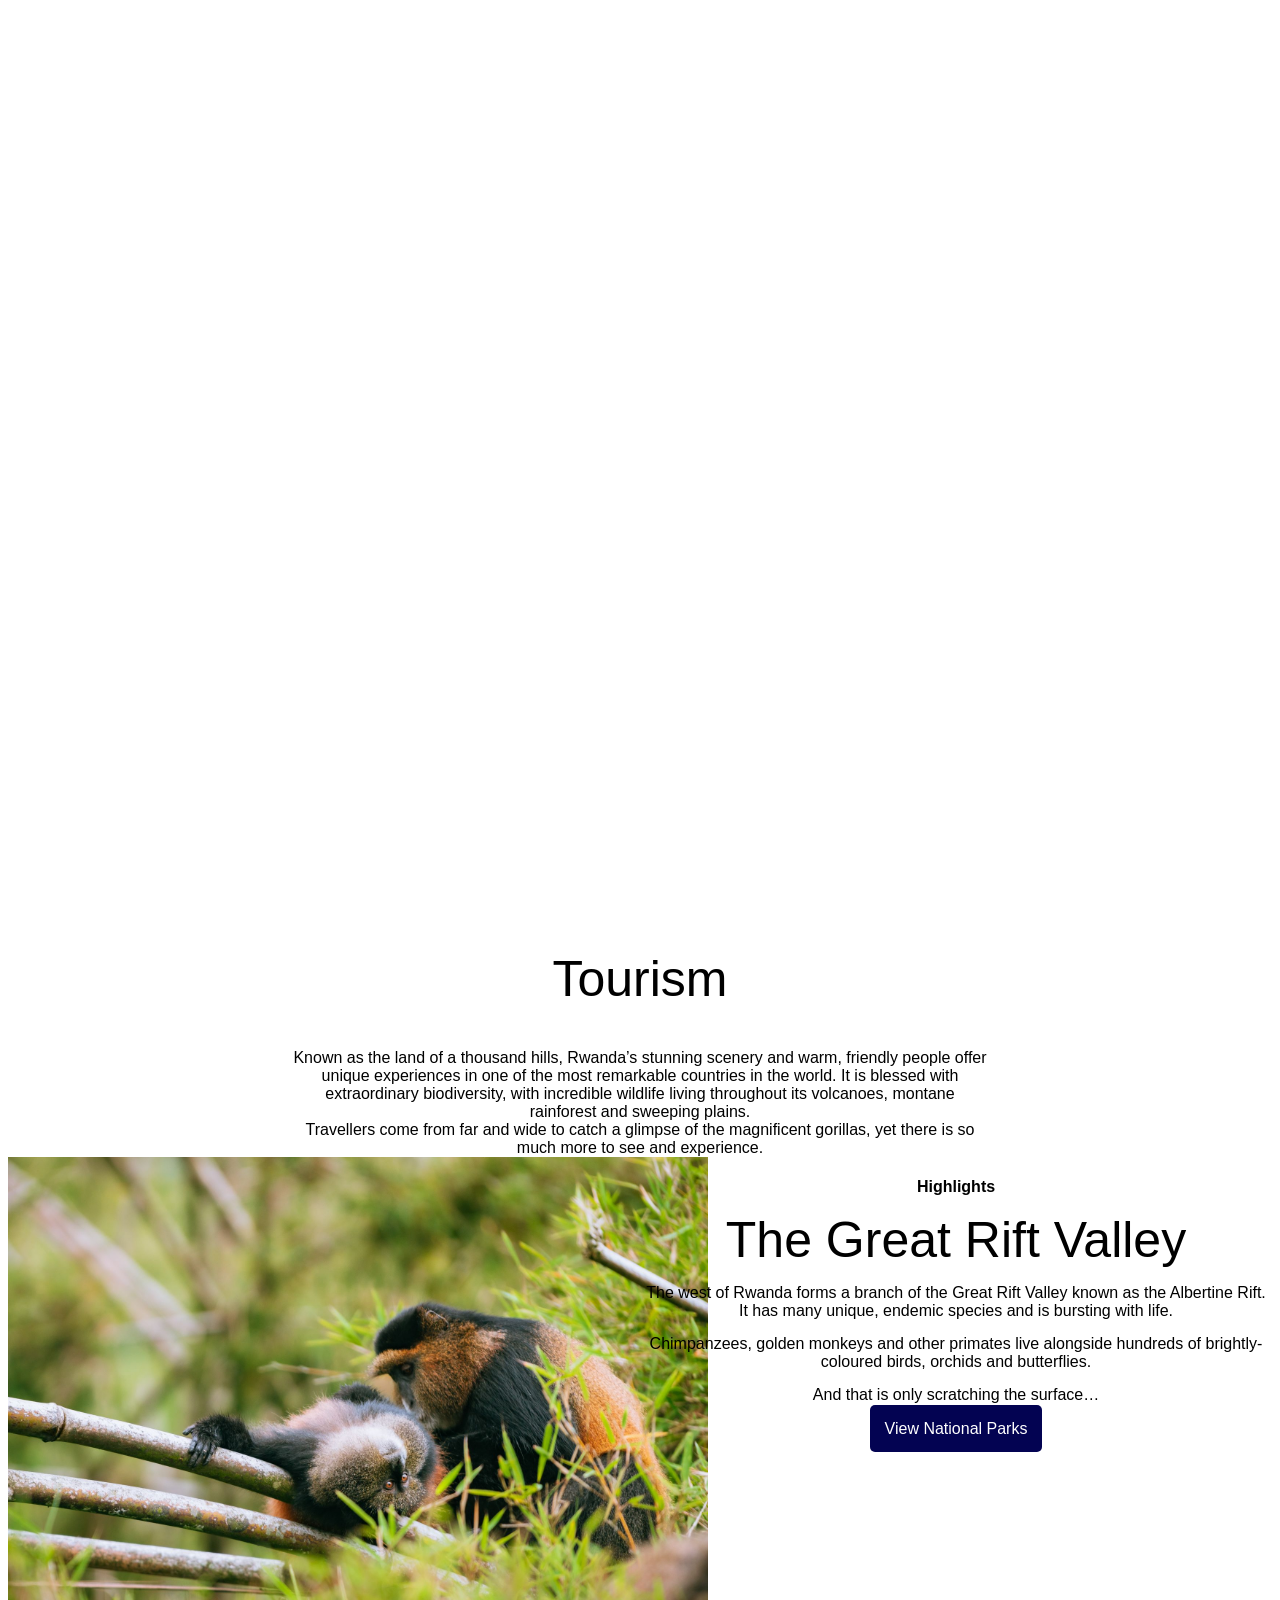
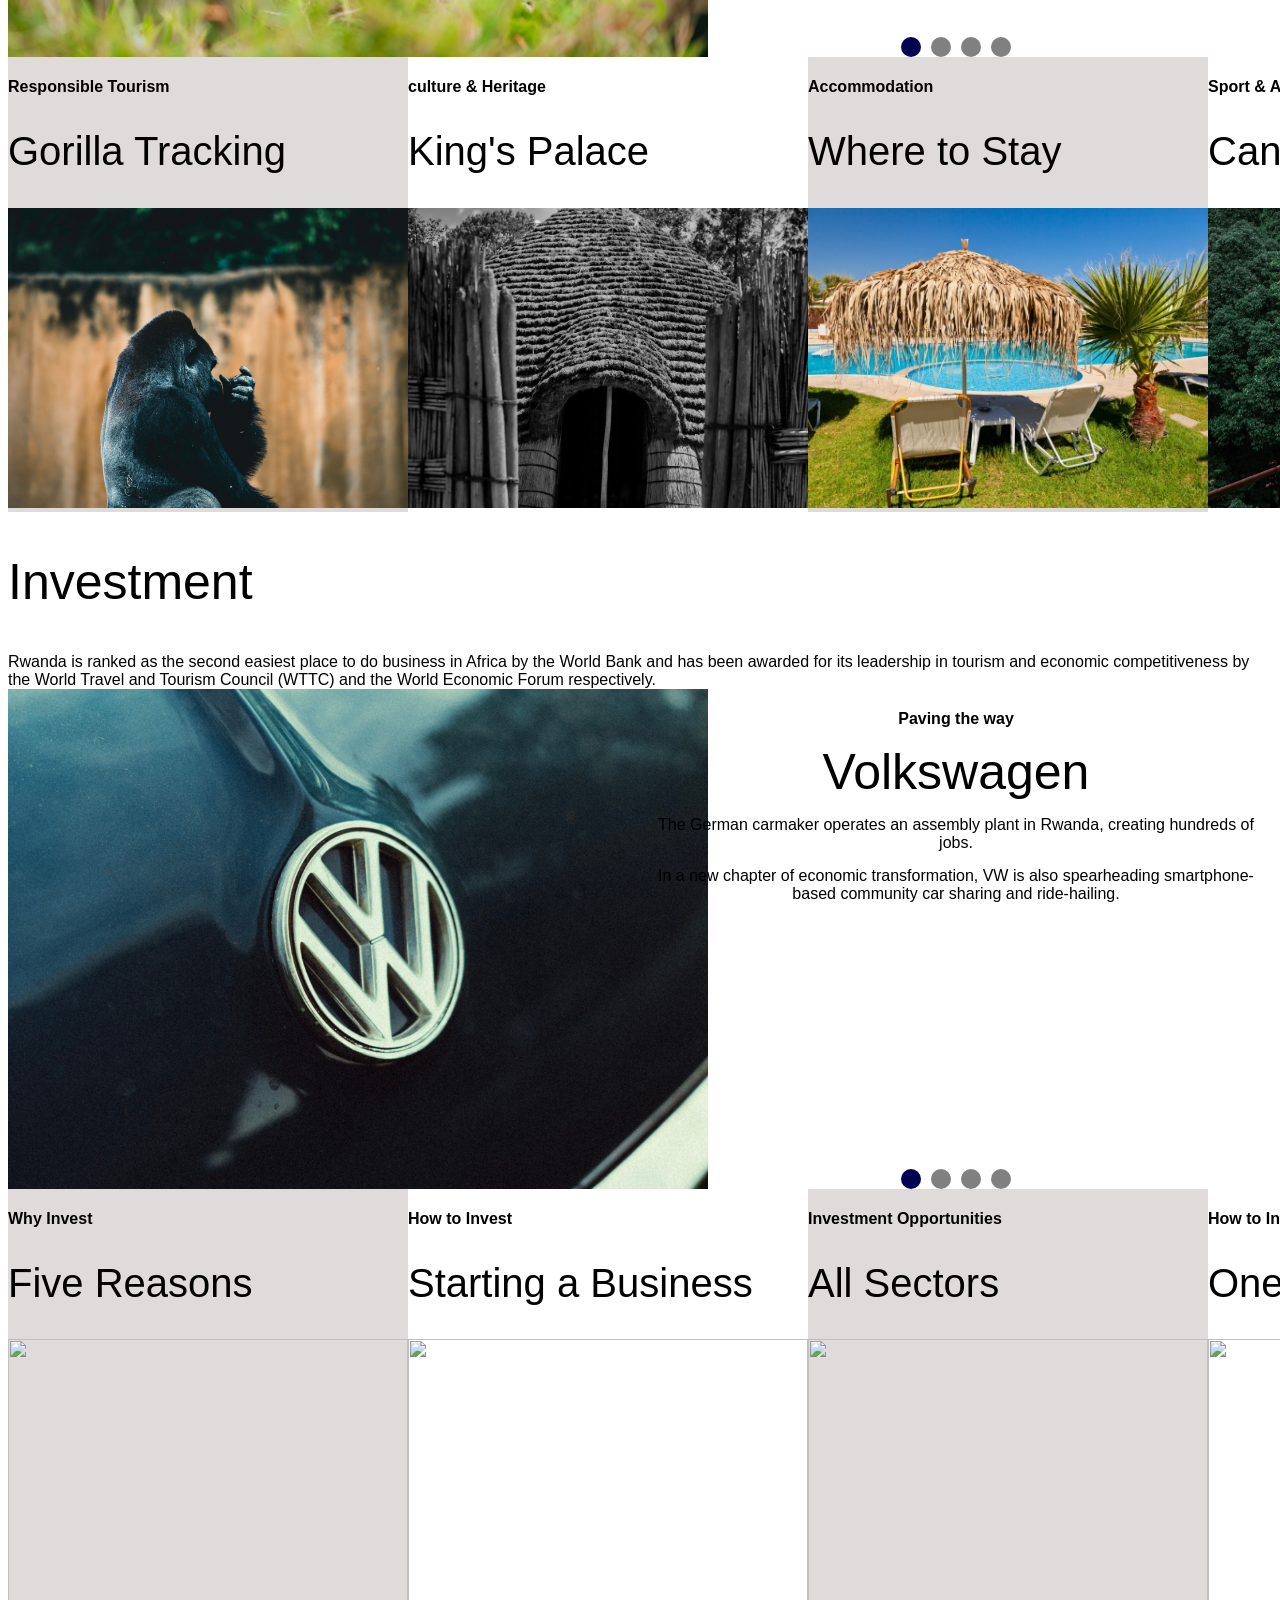
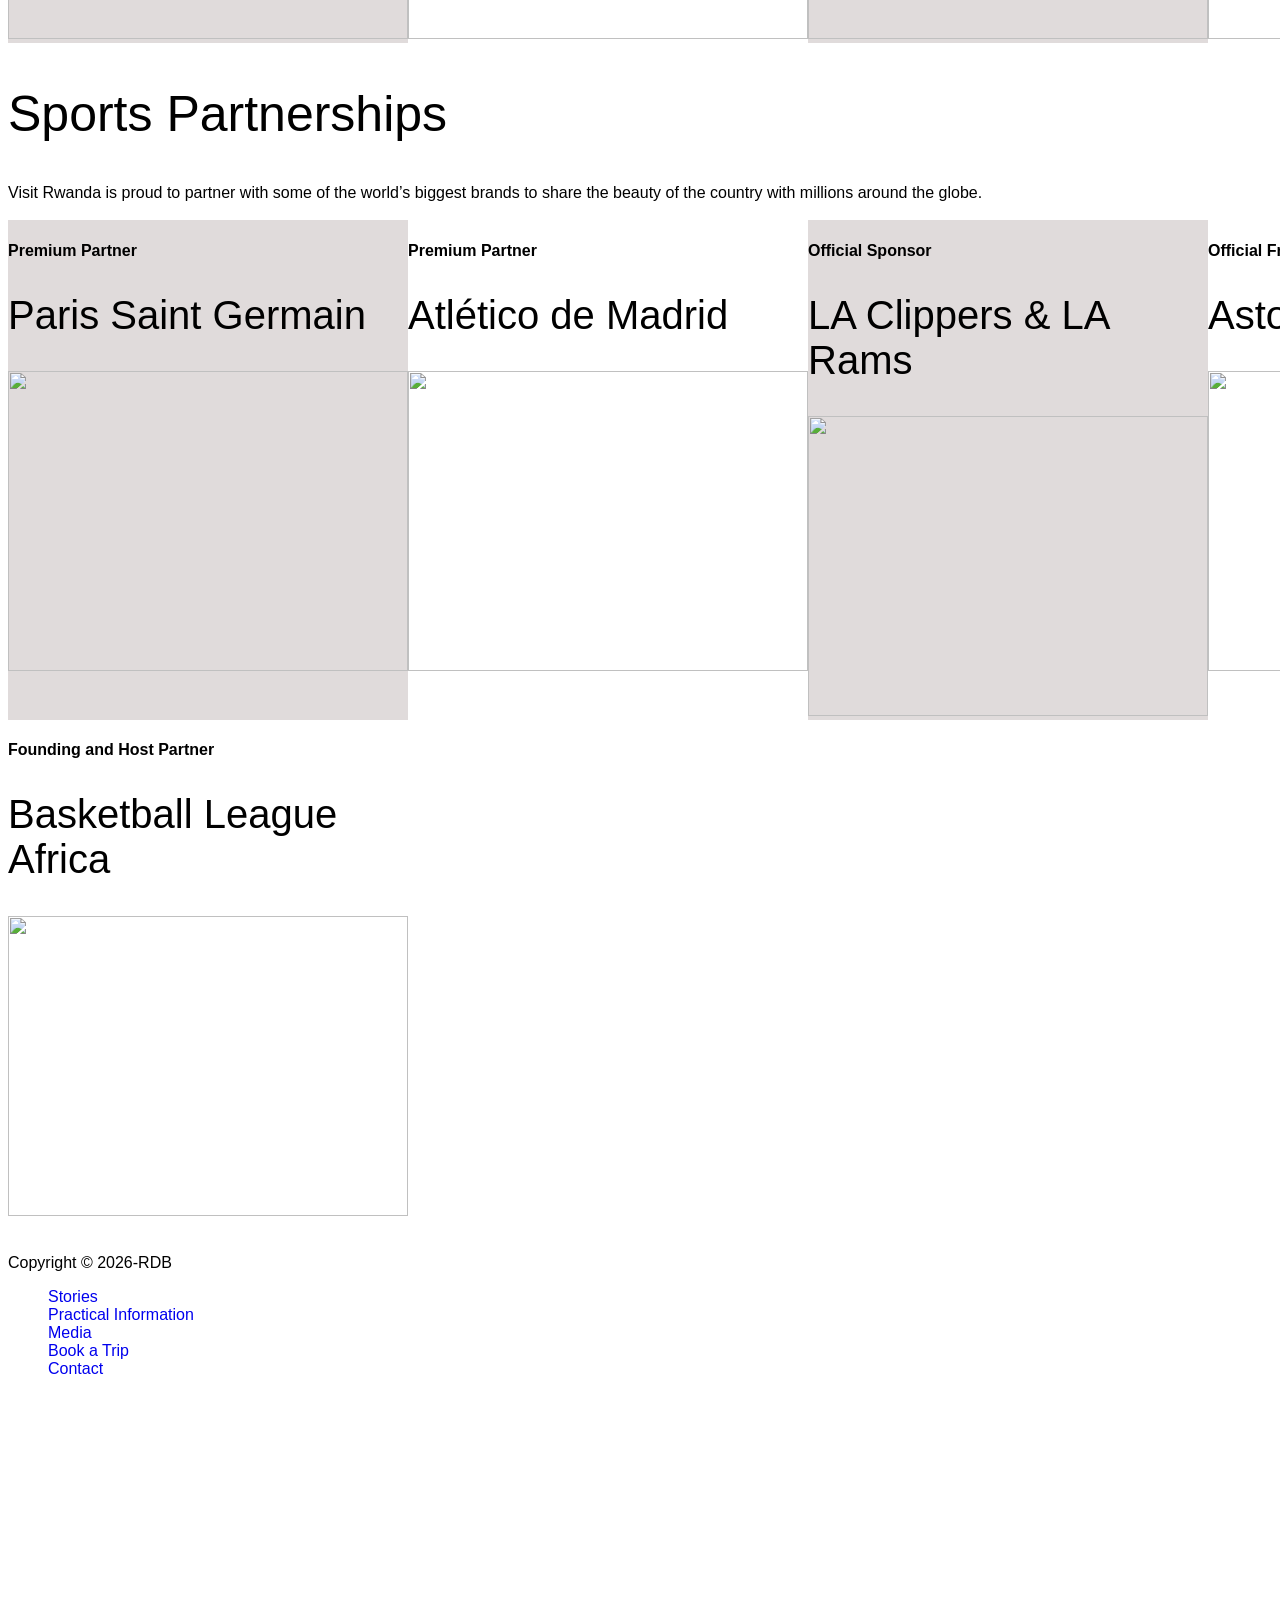
==== commit 5e0725f5: "edited investment section and addedits images" ====
--- a/index.html
+++ b/index.html
@@ -170,13 +170,13 @@
             </div>
             <div class="attributes-container">
                 <!-- attribute 1 -->
-                <div class="attribute">
+                <div class="attribute-even">
                     <div class="headings">
                         <h4 class="titles">Responsible Tourism</h4>
                         <h2 class="section-heading">Gorilla Tracking</h2>
                     </div>
                     <div class="atribute-image-div">
-                        <img src="https://placehold.co/400x300" alt="" class="attribute-image">
+                        <img src="images/gorilla pic.jpg" alt="" class="attribute-image">
                     </div>
                 </div>
 
@@ -187,18 +187,18 @@
                         <h2 class="section-heading">King's Palace</h2>
                     </div>
                     <div class="atribute-image-div">
-                        <img src="https://placehold.co/400x300" alt="" class="attribute-image">
+                        <img src="images/grass palace rwanda.jpg" alt="" class="attribute-image">
                     </div>
                 </div>
 
                 <!-- attribute 3 -->
-                <div class="attribute">
+                <div class="attribute-even">
                     <div class="headings">
                         <h4 class="titles">Accommodation</h4>
                         <h2 class="section-heading">Where to Stay</h2>
                     </div>
                     <div class="atribute-image-div">
-                        <img src="https://placehold.co/400x300" alt="" class="attribute-image">
+                        <img src="images/pool-area.jpg" alt="" class="attribute-image">
                     </div>
                 </div>
 
@@ -209,7 +209,7 @@
                         <h2 class="section-heading">Canopy Walkway</h2>
                     </div>
                     <div class="atribute-image-div">
-                        <img src="https://placehold.co/400x300" alt="" class="attribute-image">
+                        <img src="images/canopy walkway.png" alt="" class="attribute-image">
                     </div>
                 </div>
 
@@ -230,68 +230,100 @@
                     <!-- highlight 1 -->
                      <div class="highlights">
                         <div class="image-div">
-                            <img src="https://placehold.co/400x300" alt="Volkswagen sign post" class="highlight-image">
-                        </div>
-                        <div class="words-div">
-                            <h4 class="title">Paving the way</h4>
-                            <h2 class="section-heading">Volkswagen</h2>
-                            <p class="section-paragragh">
-                                The German carmaker operates an assembly plant in Rwanda, creating hundreds of jobs.
-                            </p>
-                            <p class="section-paragragh">
-                                In a new chapter of economic transformation, VW is also spearheading smartphone-based community car sharing and ride-hailing.
-                            </p>
+                            <img src="images/volkswagen-logo.jpg" alt="Volkswagen sign post" class="highlight-image">
+                        </div>
+                        <div class="words-div">
+                            <div class="words">
+                                <h4 class="title">Paving the way</h4>
+                                <h2 class="section-heading">Volkswagen</h2>
+                                <p class="section-paragragh">
+                                    The German carmaker operates an assembly plant in Rwanda, creating hundreds of jobs.
+                                </p>
+                                <p class="section-paragragh">
+                                    In a new chapter of economic transformation, VW is also spearheading smartphone-based community car sharing and ride-hailing.
+                                </p>
+                            </div>
+                            <div class="carousel-dots">
+                                <span class="dot-active"></span>
+                                <span class="dot"></span>
+                                <span class="dot"></span>
+                                <span class="dot"></span>                               
+                            </div>
                         </div>
                      </div>
 
                       <!-- highlight 2 -->
                      <div class="highlights">
                         <div class="image-div">
-                            <img src="https://placehold.co/400x300" alt="Zipline drone in action" class="highlight-image">
-                        </div>
-                        <div class="words-div">
-                            <h4 class="title">Tech Incubator</h4>
-                            <h2 class="section-heading">Zipline</h2>
-                            <p class="section-paragragh">
-                                Rwanda is an ideal tech incubator, thanks to its compact size and appetite for innovation.
-                            </p>
-                            <p class="section-paragragh">
-                                We welcome pioneering initiatives such as that by Silicon Valley company Zipline, which now delivers critical blood products to rural medical clinics across our mountainous lands.
-                            </p>
+                            <img src="images/zipline.jpg" alt="Zipline drone in action" class="highlight-image">
+                        </div>
+                        <div class="words-div">
+                            <div class="words">
+                                <h4 class="title">Tech Incubator</h4>
+                                <h2 class="section-heading">Zipline</h2>
+                                <p class="section-paragragh">
+                                    Rwanda is an ideal tech incubator, thanks to its compact size and appetite for innovation.
+                                </p>
+                                <p class="section-paragragh">
+                                    We welcome pioneering initiatives such as that by Silicon Valley company Zipline, which now delivers critical blood products to rural medical clinics across our mountainous lands.
+                                </p>
+                            </div>
+                            <div class="carousel-dots">
+                                <span class="dot"></span>
+                                <span class="dot-active"></span>
+                                <span class="dot"></span>
+                                <span class="dot"></span>                               
+                            </div>
                         </div>
                      </div>
 
                       <!-- highlight 3 -->
                      <div class="highlights">
                         <div class="image-div">
-                            <img src="https://placehold.co/400x300" alt="Tech center" class="highlight-image">
-                        </div>
-                        <div class="words-div">
-                            <h4 class="title">Centre of excellence</h4>
-                            <h2 class="section-heading">Kigali Innovation City</h2>
-                            <p class="section-paragragh">
-                                Discover an area in Kigali where world-class universities and think tanks can collaborate with technology companies, driving private-sector growth.
-                            </p>
-                            <p class="section-paragragh">
-                                Kigali Innovation City is an ecosystem that connects the high-tech industry, research, and education with capital investment. Its goal is to create jobs and help reduce the current account deficit.
-                            </p>
+                            <img src="images/kigali-plaza.jpg" alt="Tech center" class="highlight-image">
+                        </div>
+                        <div class="words-div">
+                            <div class="words">
+                                <h4 class="title">Centre of excellence</h4>
+                                <h2 class="section-heading">Kigali Innovation City</h2>
+                                <p class="section-paragragh">
+                                    Discover an area in Kigali where world-class universities and think tanks can collaborate with technology companies, driving private-sector growth.
+                                </p>
+                                <p class="section-paragragh">
+                                    Kigali Innovation City is an ecosystem that connects the high-tech industry, research, and education with capital investment. Its goal is to create jobs and help reduce the current account deficit.
+                                </p>
+                            </div>
+                            <div class="carousel-dots">
+                                <span class="dot"></span>
+                                <span class="dot"></span>
+                                <span class="dot-active"></span>
+                                <span class="dot"></span>                               
+                            </div>
                         </div>
                      </div>
 
                     <!-- highlight 4 -->
                      <div class="highlights">
                         <div class="image-div">
-                            <img src="https://placehold.co/400x300" alt="Oblique view of factory" class="highlight-image">
-                        </div>
-                        <div class="words-div">
-                            <h4 class="title">Incentives</h4>
-                            <h2 class="section-heading">Special economic zones</h2>
-                            <p class="section-paragragh">
-                               Discover why we are the second fastest growing economy in Africa, and prepare to enjoy the opportunities accrued from the free trade agreements that we’ve signed with over 50 countries.
-                            </p>
-                            <p class="section-paragragh">
-                                Designated serviced land is provided for small and large scale industrial development, as well as reliable, quality infrastructure, competitive fiscal and non-fiscal regulations and streamlined administration procedures.
-                            </p>                   
+                            <img src="images/industrial-zone.jpg" alt="Oblique view of factory" class="highlight-image">
+                        </div>
+                        <div class="words-div">
+                            <div class="words">
+                                <h4 class="title">Incentives</h4>
+                                <h2 class="section-heading">Special economic zones</h2>
+                                <p class="section-paragragh">
+                                Discover why we are the second fastest growing economy in Africa, and prepare to enjoy the opportunities accrued from the free trade agreements that we’ve signed with over 50 countries.
+                                </p>
+                                <p class="section-paragragh">
+                                    Designated serviced land is provided for small and large scale industrial development, as well as reliable, quality infrastructure, competitive fiscal and non-fiscal regulations and streamlined administration procedures.
+                                </p>
+                            </div>
+                            <div class="carousel-dots">
+                                <span class="dot"></span>
+                                <span class="dot"></span>
+                                <span class="dot"></span>
+                                <span class="dot-active"></span>                               
+                            </div>                   
                         </div>
                      </div>
 
@@ -300,7 +332,7 @@
             </div>
             <div class="attributes-container">
                 <!-- attribute 1 -->
-                <div class="attribute">
+                <div class="attribute-even">
                     <div class="headings">
                         <h4 class="titles">Why Invest</h4>
                         <h2 class="section-heading">Five Reasons</h2>
@@ -322,7 +354,7 @@
                 </div>
 
                 <!-- attribute 3 -->
-                <div class="attribute">
+                <div class="attribute-even">
                     <div class="headings">
                         <h4 class="titles">Investment Opportunities</h4>
                         <h2 class="section-heading">All Sectors</h2>
@@ -358,18 +390,12 @@
                 </div>
 
                 <div class="badges-div">
-                    <div class="image-item"><img src="https://placehold.co/400x300" alt="" class="badge"></div>
-                    <div class="image-item"><img src="https://placehold.co/400x300" alt="" class="badge"></div>
-                    <div class="image-item"><img src="https://placehold.co/400x300" alt="" class="badge"></div>
-                    <div class="image-item"><img src="https://placehold.co/400x300" alt="" class="badge"></div>
-                    <div class="image-item"><img src="https://placehold.co/400x300" alt="" class="badge"></div>
-                    <div class="image-item"><img src="https://placehold.co/400x300" alt="" class="badge"></div>
-                    <div class="image-item"><img src="https://placehold.co/400x300" alt="" class="badge"></div>
+                    <img src="https://visitrwanda.com/wp-content/uploads/2026/07/sp.jpeg" alt="" class="badge">
                 </div>
             </div>
             <div class="attributes-container">
                 <!-- attribute 1 -->
-                <div class="attribute">
+                <div class="attribute-even">
                     <div class="headings">
                         <h4 class="titles">Premium Partner</h4>
                         <h2 class="section-heading">Paris Saint Germain</h2>
@@ -391,7 +417,7 @@
                 </div>
 
                 <!-- attribute 3 -->
-                <div class="attribute">
+                <div class="attribute-even">
                     <div class="headings">
                         <h4 class="titles">Official Sponsor</h4>
                         <h2 class="section-heading">LA Clippers & LA Rams</h2>
--- a/style.css
+++ b/style.css
@@ -125,6 +125,8 @@
     object-fit: cover;
     object-position: center;
     width: 700px;
+    height: 500px;
+    overflow: hidden;
 }
 .highlights .words-div .title {
 margin-bottom: 0;
@@ -144,16 +146,12 @@
     display: flex;
     justify-content: center;
     gap: 10px;
-    
-
 }
 .highlights .words-div .carousel-dots .dot {
     background-color: grey;
     padding: 10px;
     border-radius: 50%;
     display: inline-bl0ck;
-    
-
 }
  .carousel-dots .dot-active {
     background-color: rgb(3, 3, 82);
@@ -161,4 +159,23 @@
     border-radius: 50%;
     display: inline-block;
 }
+.attributes-container {
+    display: grid;
+    grid-template-columns: repeat(4, 1fr);
+}
+.attributes-container .attribute-even {
+    background-color: var(--second-white);
+}
+.attributes-container .atribute-image-div .attribute-image {
+    width: 400px;
+    height:300px;
+    object-fit: cover;
+    transition: 0.3s ease;
+}
+.attributes-container .atribute-image-div .attribute-image:hover {
+    opacity: 80%;
+}
+.attributes-container .headings .section-heading {
+    font-size: 40px;
+}
 
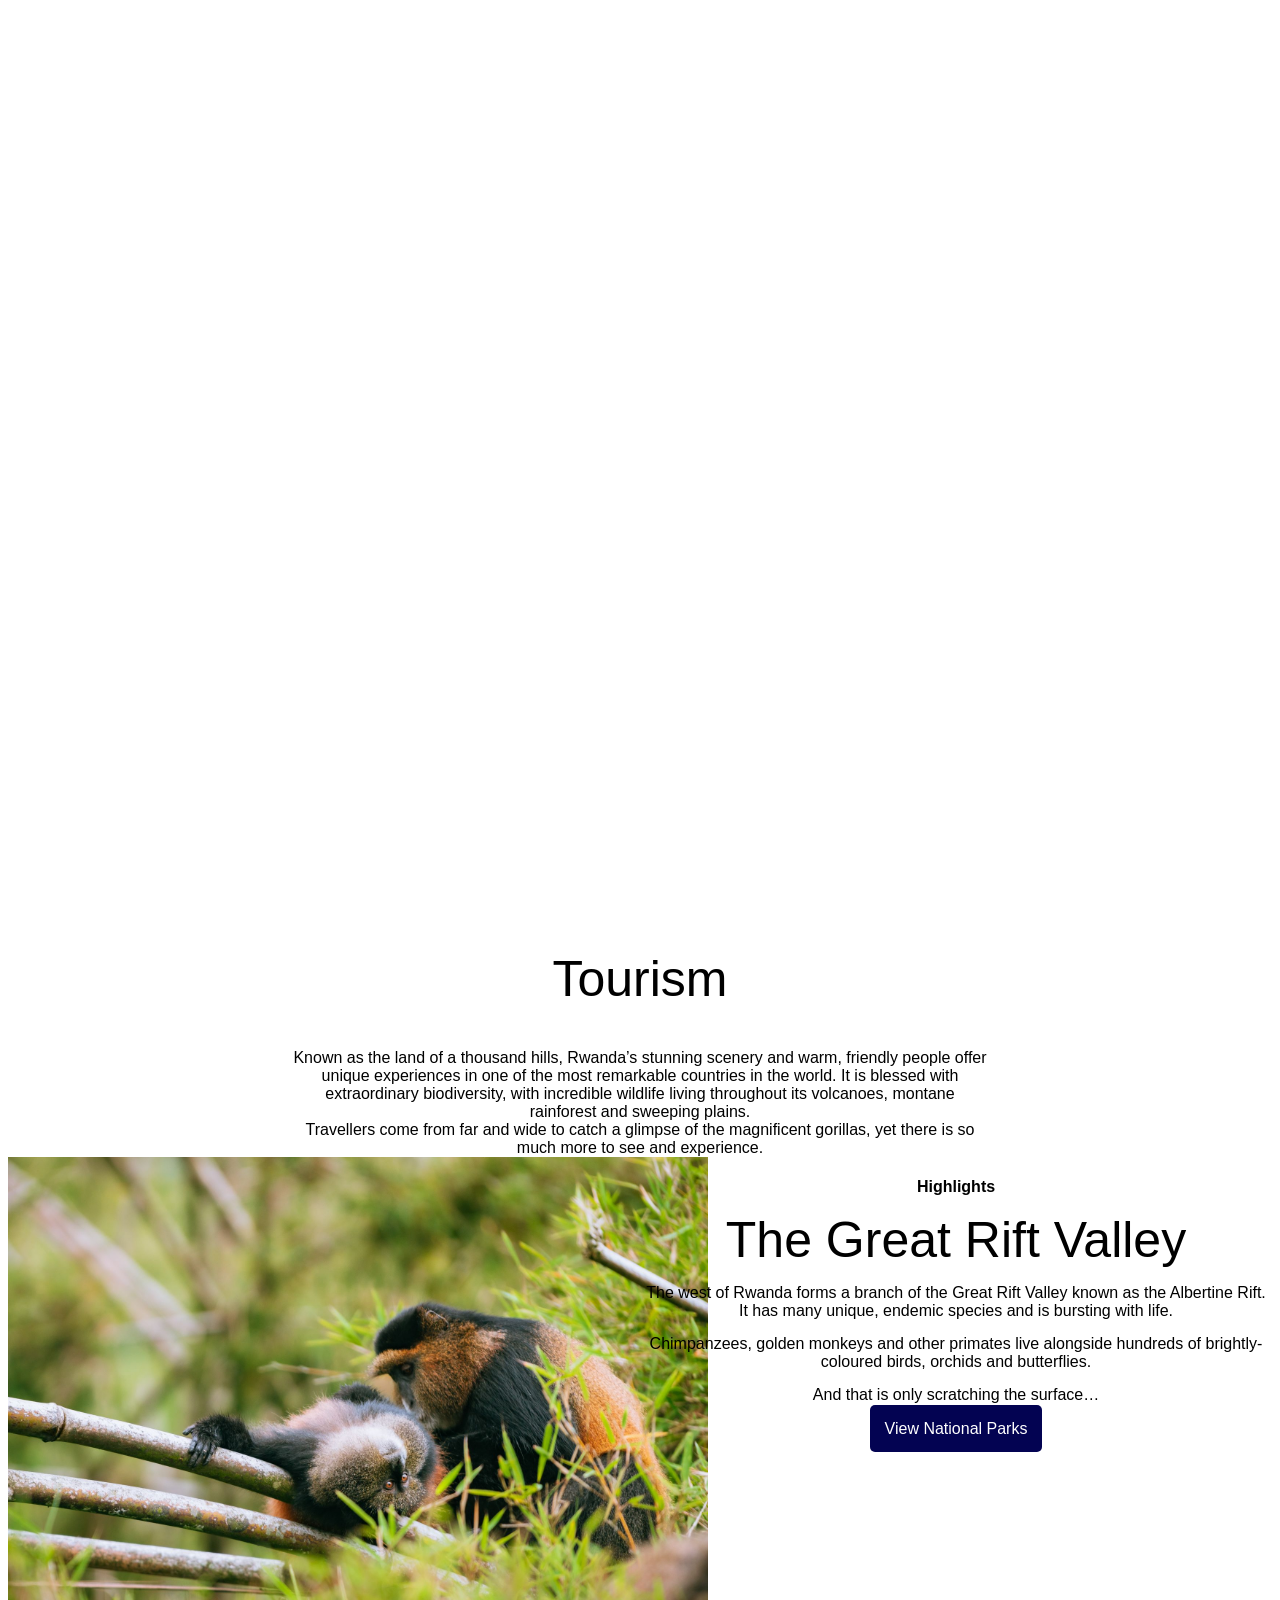
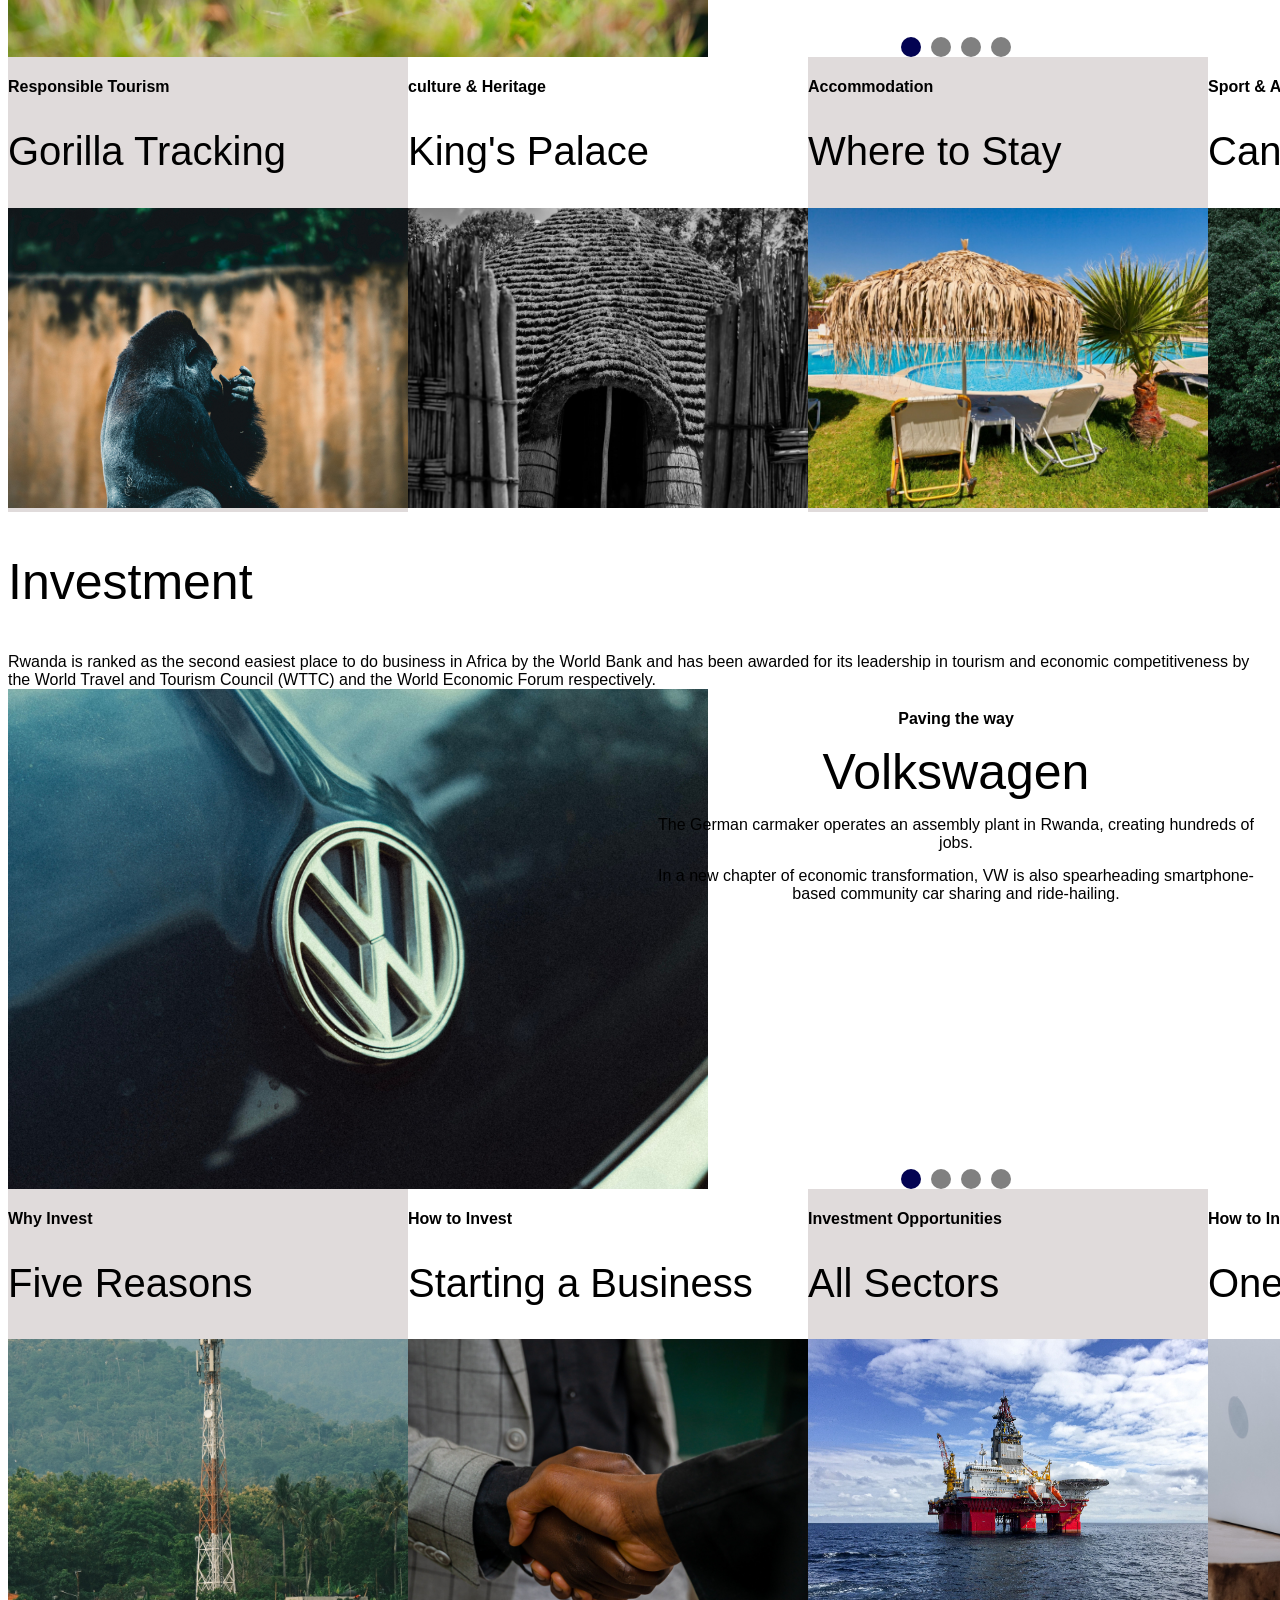
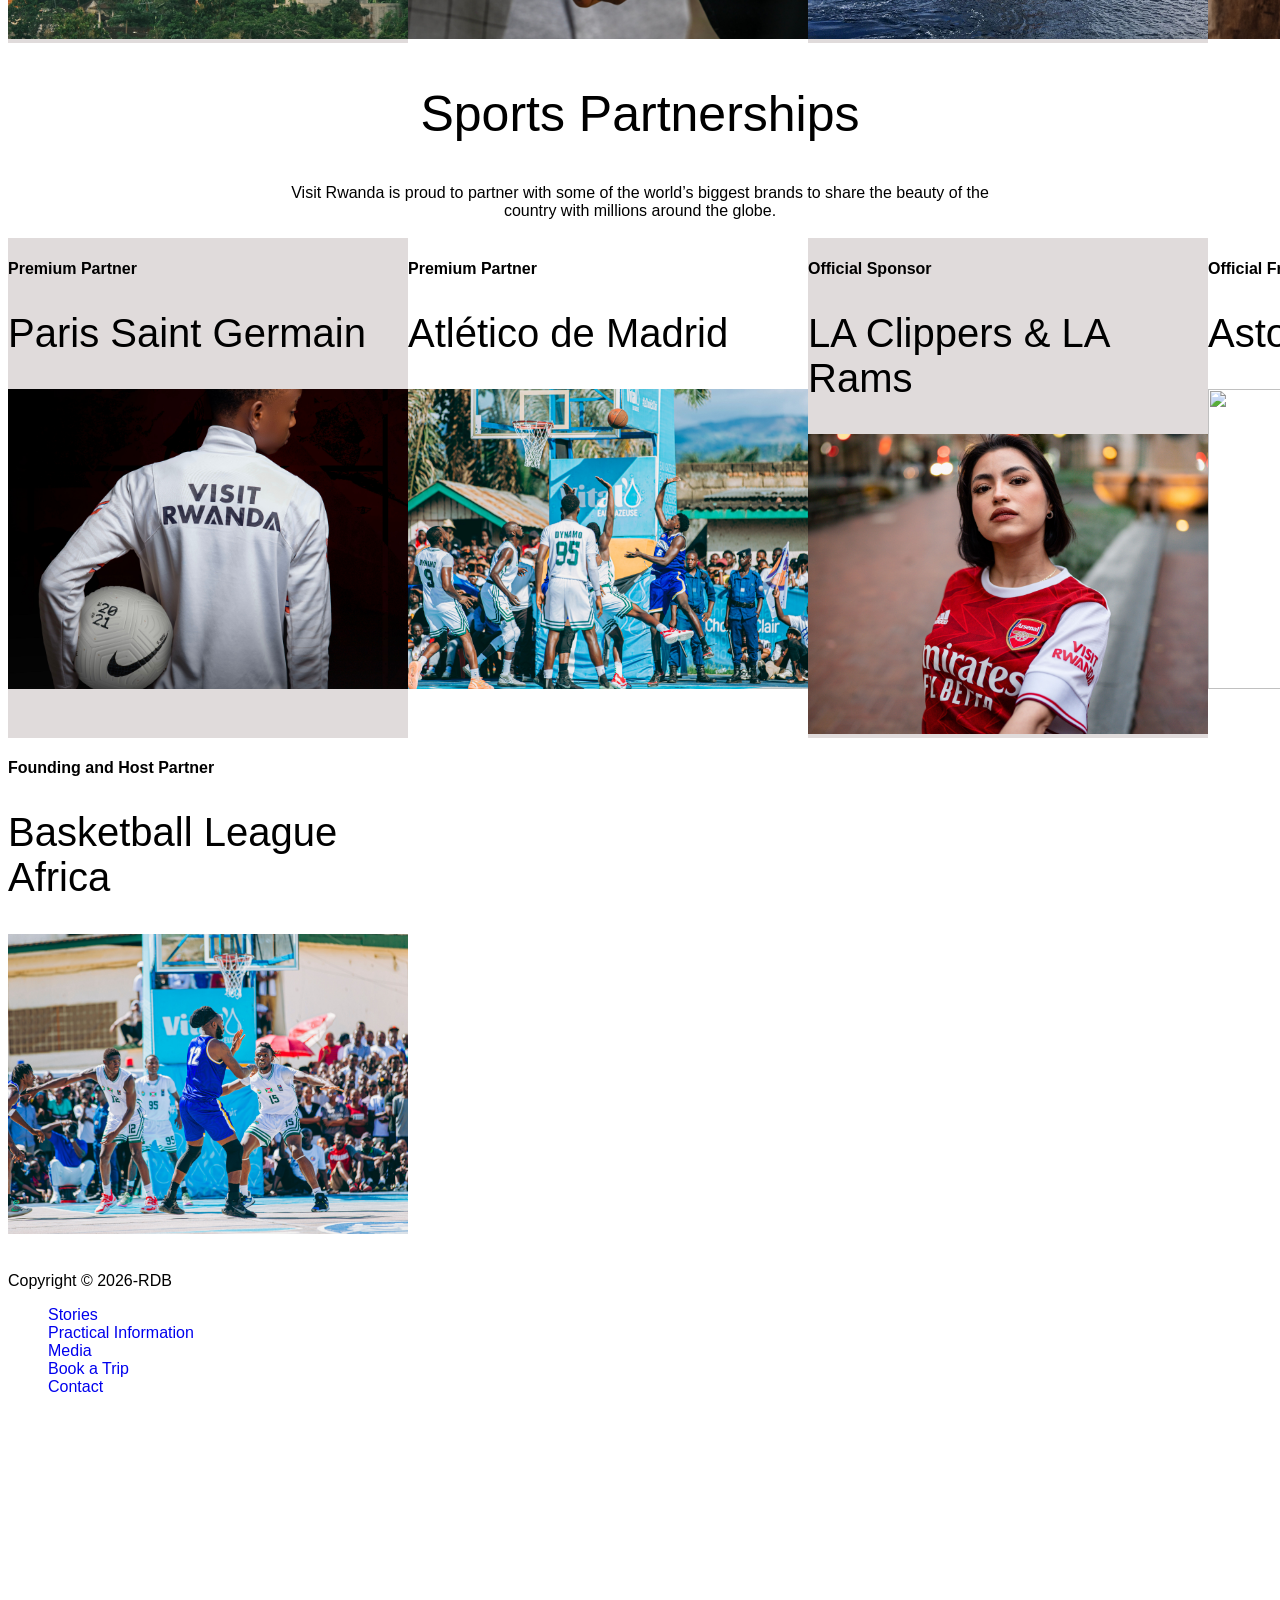
==== commit db8df653: "Edited the contents of the sports partnerships section" ====
--- a/index.html
+++ b/index.html
@@ -338,7 +338,7 @@
                         <h2 class="section-heading">Five Reasons</h2>
                     </div>
                     <div class="atribute-image-div">
-                        <img src="https://placehold.co/400x300" alt="" class="attribute-image">
+                        <img src="images/telecom-mast.jpg" alt="" class="attribute-image">
                     </div>
                 </div>
 
@@ -349,7 +349,7 @@
                         <h2 class="section-heading">Starting a Business</h2>
                     </div>
                     <div class="atribute-image-div">
-                        <img src="https://placehold.co/400x300" alt="" class="attribute-image">
+                        <img src="images/Handskake.jpg" alt="" class="attribute-image">
                     </div>
                 </div>
 
@@ -360,7 +360,7 @@
                         <h2 class="section-heading">All Sectors</h2>
                     </div>
                     <div class="atribute-image-div">
-                        <img src="https://placehold.co/400x300" alt="" class="attribute-image">
+                        <img src="images/oil rig.jpg" alt="" class="attribute-image">
                     </div>
                 </div>
 
@@ -371,7 +371,7 @@
                         <h2 class="section-heading">One Stop Centre</h2>
                     </div>
                     <div class="atribute-image-div">
-                        <img src="https://placehold.co/400x300" alt="" class="attribute-image">
+                        <img src="images/working.jpg" alt="" class="attribute-image">
                     </div>
                 </div>
 
@@ -401,7 +401,7 @@
                         <h2 class="section-heading">Paris Saint Germain</h2>
                     </div>
                     <div class="atribute-image-div">
-                        <img src="https://placehold.co/400x300" alt="" class="attribute-image">
+                        <img src="images/visit-rwanda-joggers.jpg" alt="" class="attribute-image">
                     </div>
                 </div>
 
@@ -412,7 +412,7 @@
                         <h2 class="section-heading">Atlético de Madrid</h2>
                     </div>
                     <div class="atribute-image-div">
-                        <img src="https://placehold.co/400x300" alt="" class="attribute-image">
+                        <img src="images/basketball-sample-pic.jpg" alt="" class="attribute-image">
                     </div>
                 </div>
 
@@ -423,7 +423,7 @@
                         <h2 class="section-heading">LA Clippers & LA Rams</h2>
                     </div>
                     <div class="atribute-image-div">
-                        <img src="https://placehold.co/400x300" alt="" class="attribute-image">
+                        <img src="images/visit-rwanda-jersey.jpg" alt="" class="attribute-image">
                     </div>
                 </div>
 
@@ -434,7 +434,7 @@
                         <h2 class="section-heading">Aston Villa</h2>
                     </div>
                     <div class="atribute-image-div">
-                        <img src="https://placehold.co/400x300" alt="" class="attribute-image">
+                        <img src="https://visitrwanda.com/wp-content/uploads/fly-images/21875/VR-x-LA3-1-700x413.jpeg" alt="" class="attribute-image">
                     </div>
                 </div>
 
@@ -445,7 +445,7 @@
                         <h2 class="section-heading">Basketball League Africa</h2>
                     </div>
                     <div class="atribute-image-div">
-                        <img src="https://placehold.co/400x300" alt="" class="attribute-image">
+                        <img src="images/basketball-sample pic 2.jpg" alt="" class="attribute-image">
                     </div>
                 </div>
             </div>
@@ -453,14 +453,9 @@
 
     </main>
     <footer>
-        <section class="hover-container">
-            <div class="scroll">
-
-            </div>
-        </section>
         <section class="footer">
             <div class="logo">
-                <img src="https://placehold.co/400x300" alt="" class="logo-item">
+                <img src="https://visitrwanda.com/wp-content/uploads/2018/07/footer-logo.png" alt="" class="logo-item">
                 <p class="copyright">Copyright © 2026-RDB</p>
             </div>
             <div class="footbar">
--- a/style.css
+++ b/style.css
@@ -178,4 +178,18 @@
 .attributes-container .headings .section-heading {
     font-size: 40px;
 }
-
+.sports-partnerships .content-container {
+    display: flex;
+    flex-direction: column;
+    align-items: center;
+    text-align: center;
+    width: 700px;
+    margin: auto;
+}
+.sports-partnerships .content-container .badges-div .badge {
+    width: 700px;
+}
+footer {
+    display: flex;
+    
+}
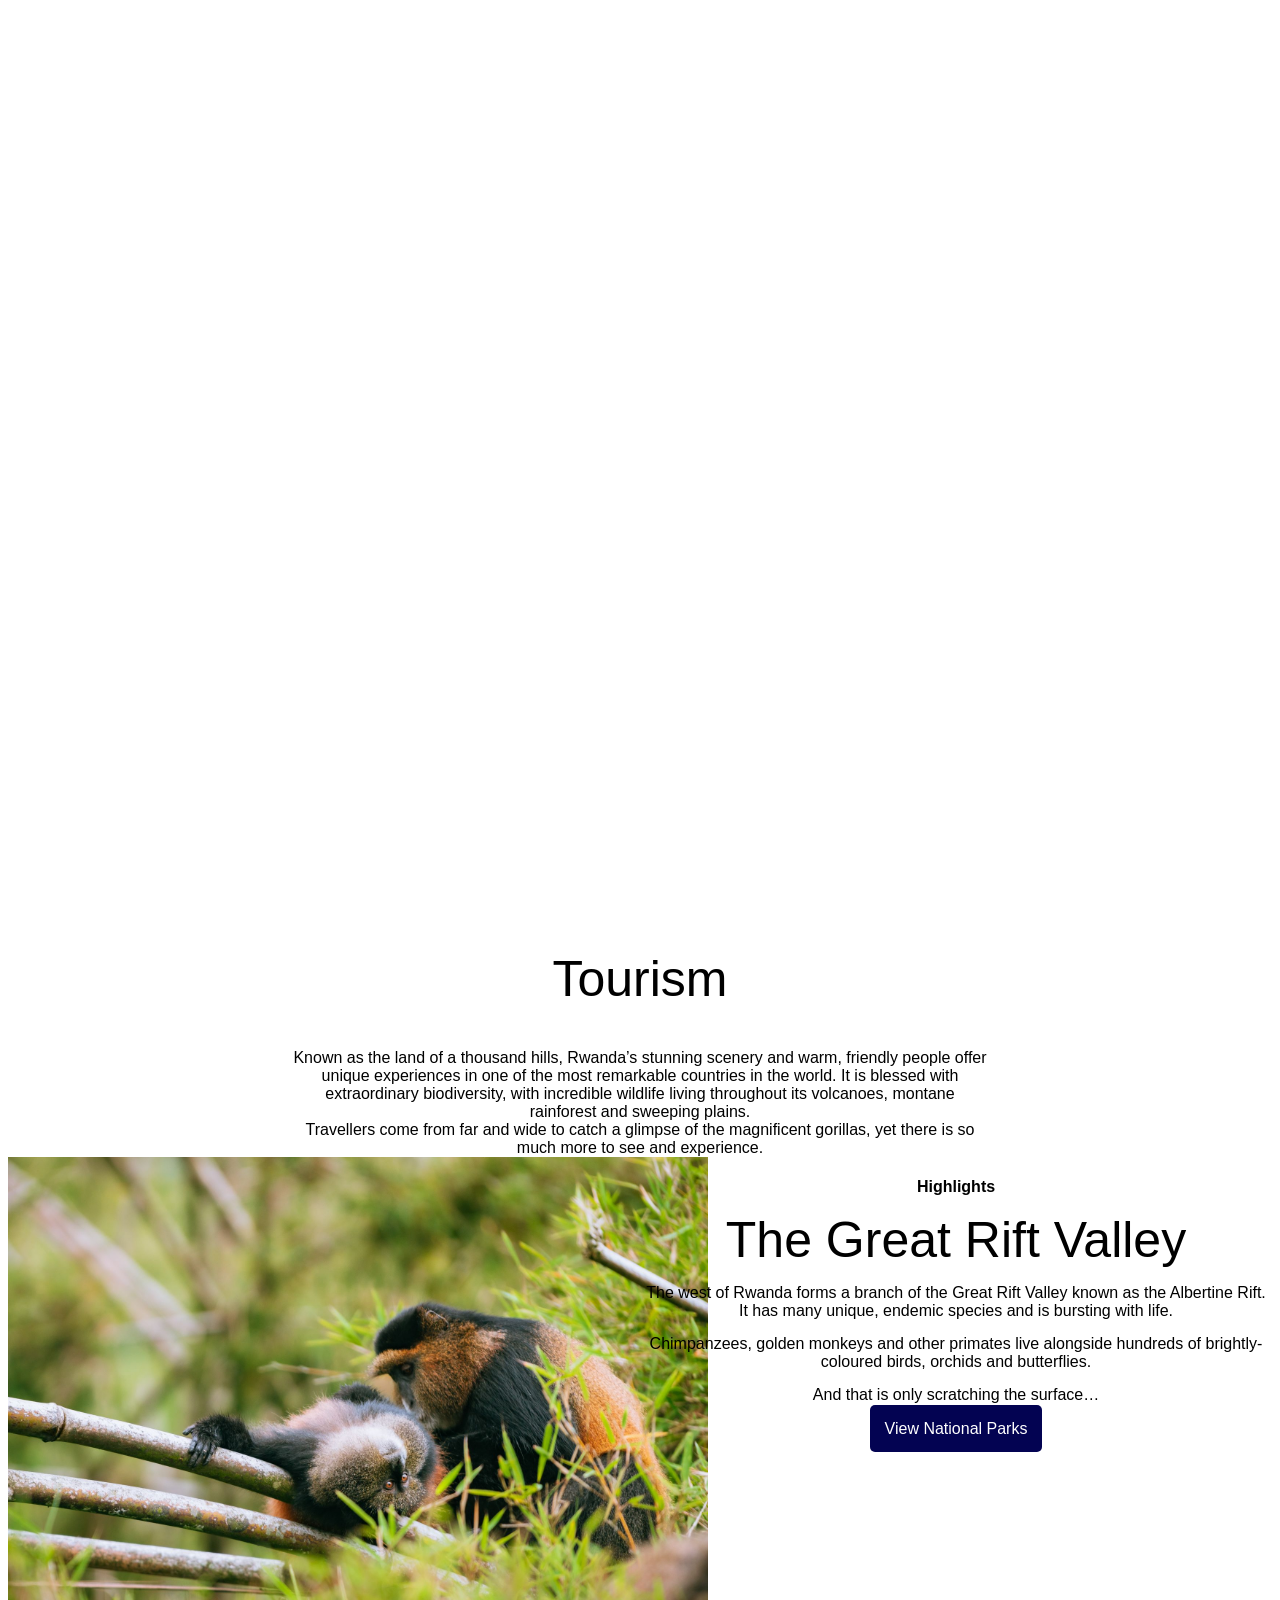
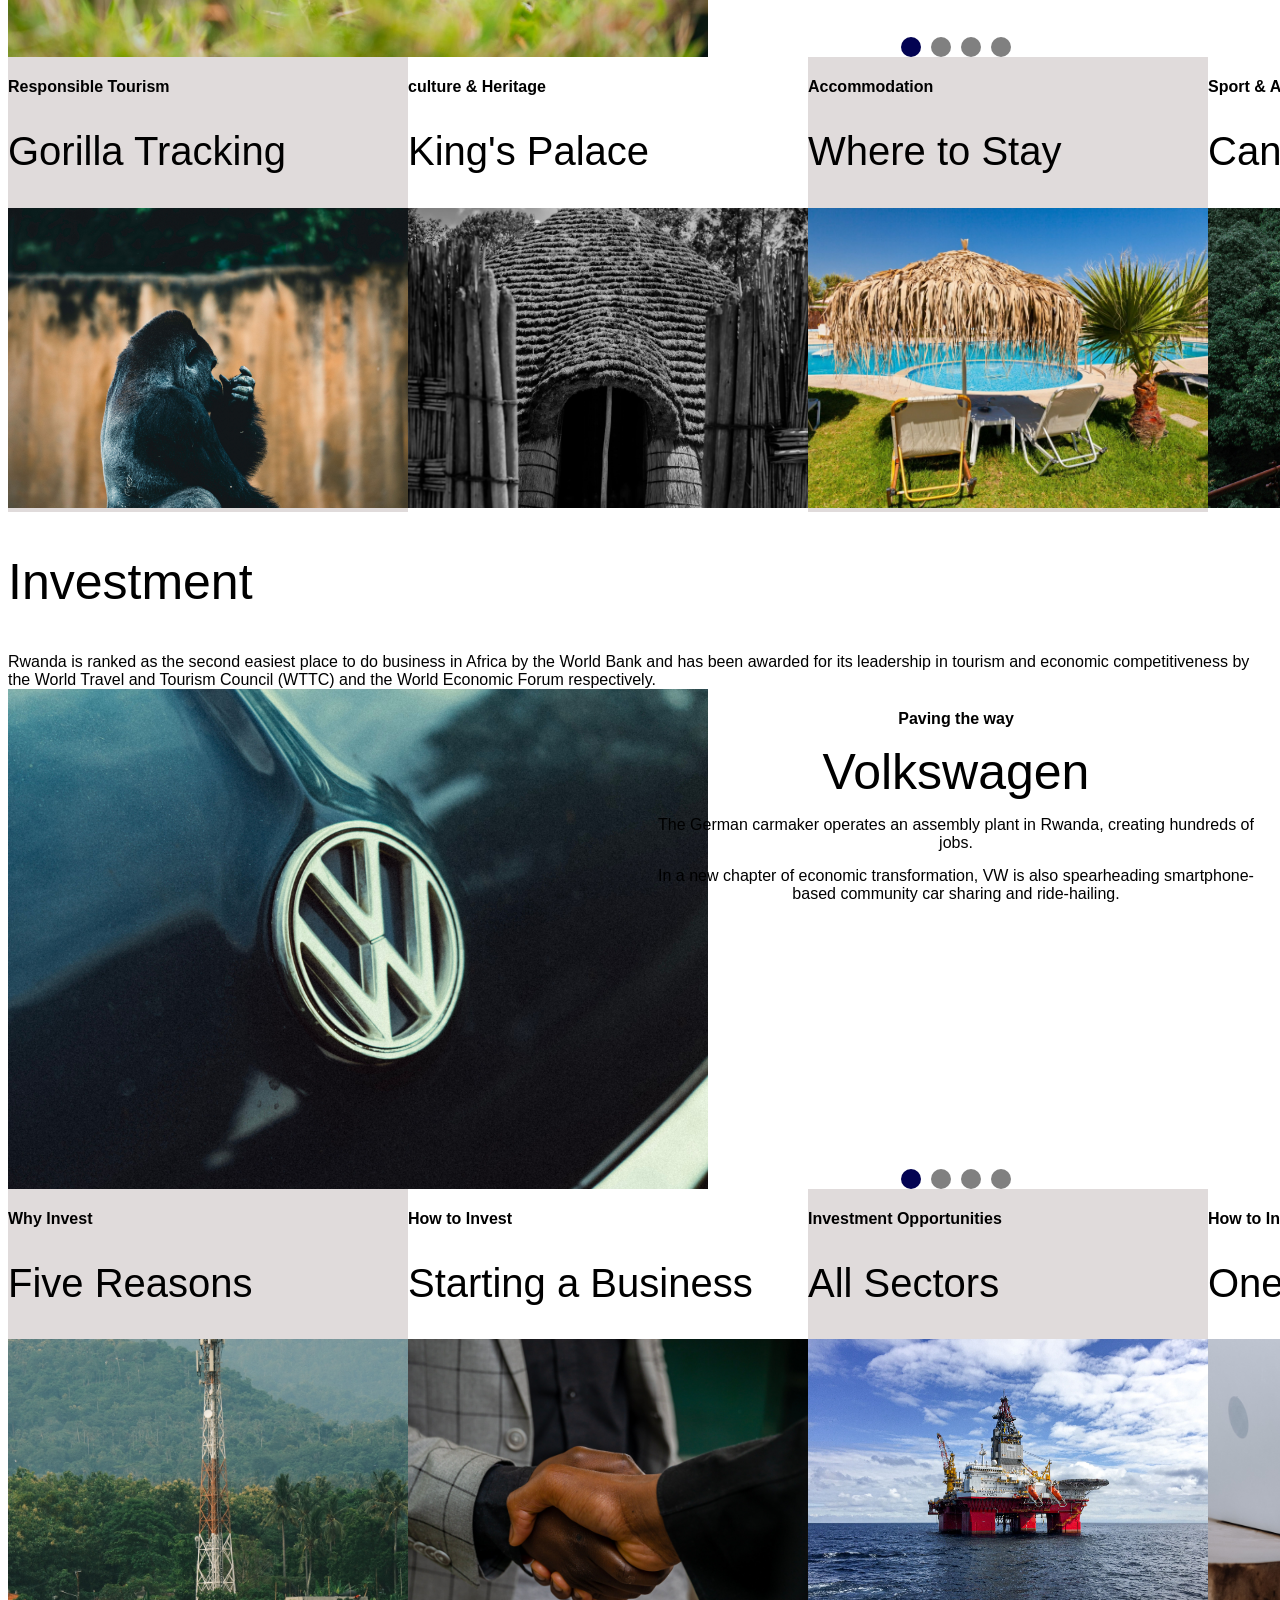
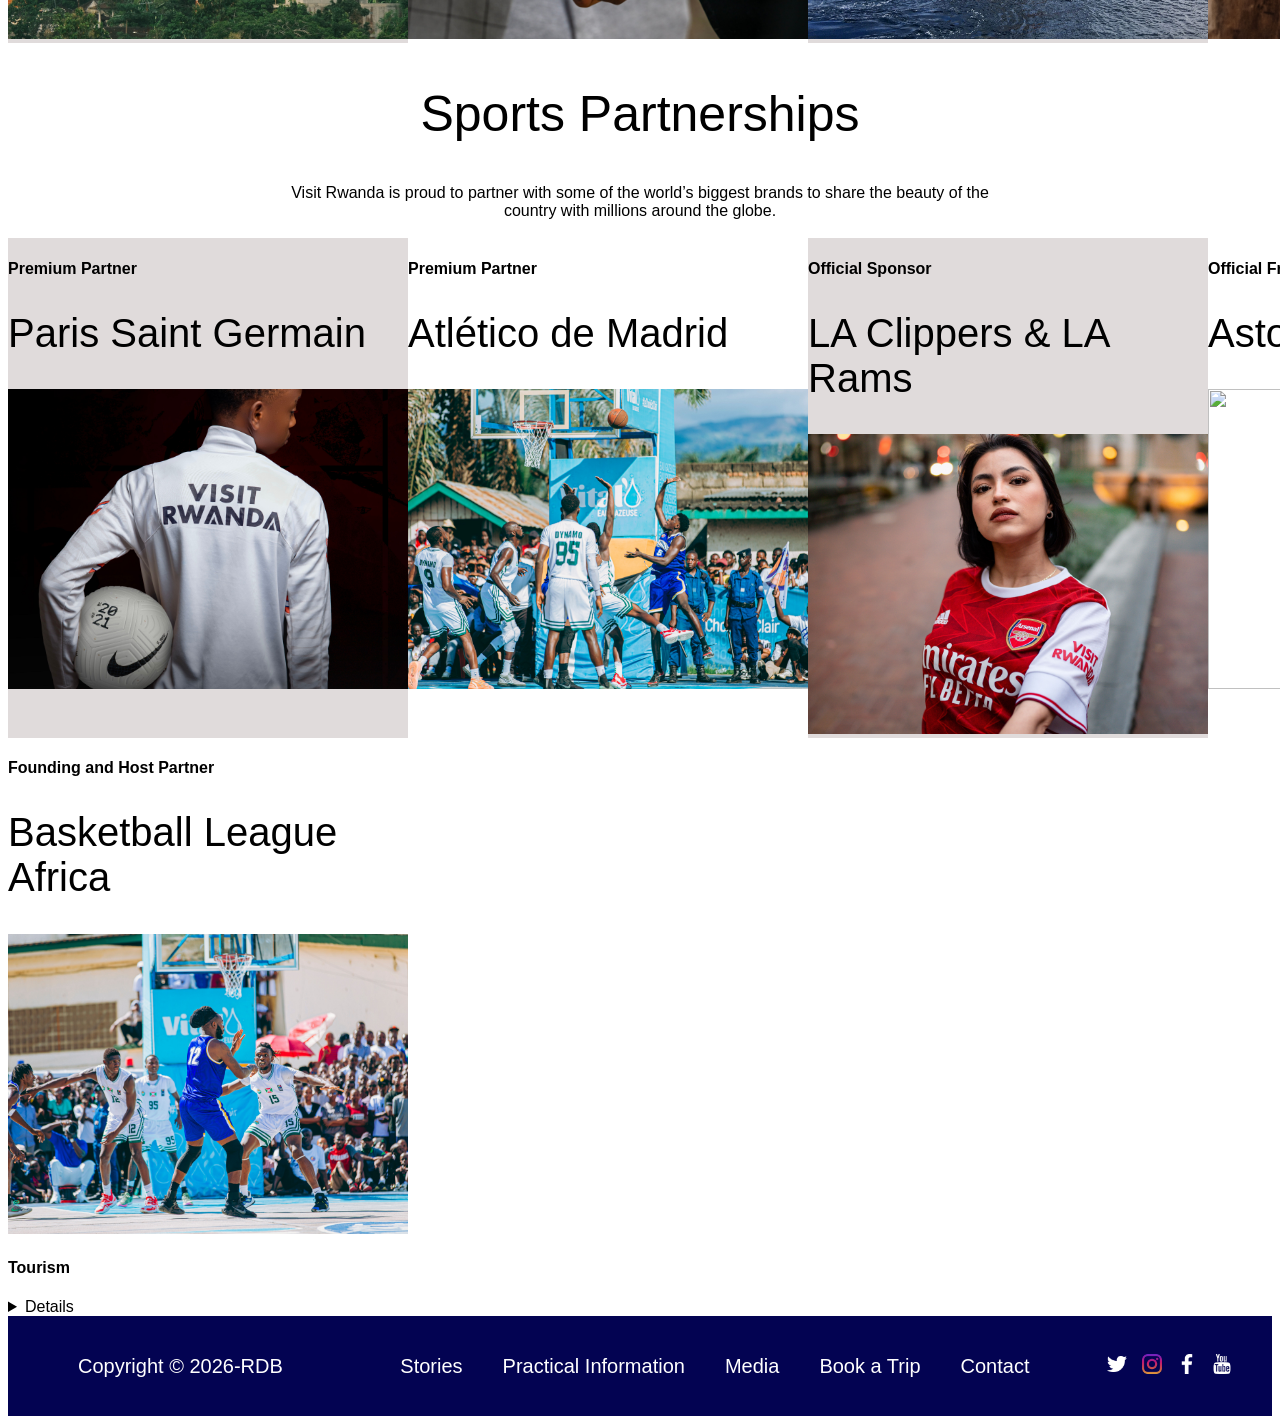
==== commit 7ed86dab: "Added footer items and edited them" ====
--- a/index.html
+++ b/index.html
@@ -453,6 +453,32 @@
 
     </main>
     <footer>
+        <section class="pre-footer">
+            <div class="prefooter-item">
+                <h4 class="title">Tourism</h4>
+                <details class="details">
+                    <div class="details-content">
+                        <h4 class="detail-title">Destinations</h4>
+                        <p class="detail-item">Towns</p>
+                        <p class="detail-item">National Parks</p>
+                    </div>
+                    <div class="details-content">
+                        <h4 class="detail-title">Interests</h4>
+                        <p class="detail-item">Responsible Tourism</p>
+                        <p class="detail-item">Culture & Heritage</p>
+                        <p class="detail-item">Sports & Adventure</p>
+                    </div>
+                    <div class="destinations-details">
+                        <h4 class="detail-title">Plan a trip</h4>
+                        <p class="detail-item">Accommodation</p>
+                        <p class="detail-item">Itineraries</p>
+                    </div>
+                </details>
+            </div>
+            <div class="prefooter-item">
+                
+            </div>
+        </section>
         <section class="footer">
             <div class="logo">
                 <img src="https://visitrwanda.com/wp-content/uploads/2018/07/footer-logo.png" alt="" class="logo-item">
@@ -479,16 +505,16 @@
             </div>
             <div class="social-icons">
                 <a href="#" class="nav-link">
-                        <img src="images/extra-white-home-icon.png" alt="" class="home-icon">
+                        <img src="images/White X icon.png" alt="" class="foot-icon">
                 </a>
                 <a href="#" class="nav-link">
-                        <img src="images/extra-white-home-icon.png" alt="" class="home-icon">
+                        <img src="images/instagram logo.png" alt="" class="foot-icon">
                 </a>
                 <a href="#" class="nav-link">
-                        <img src="images/extra-white-home-icon.png" alt="" class="home-icon">
+                        <img src="images/white facebook icon.png" alt="" class="foot-icon">
                 </a>
                 <a href="#" class="nav-link">
-                        <img src="images/extra-white-home-icon.png" alt="" class="home-icon">
+                        <img src="images/white-youtube-logo.png" alt="" class="foot-icon">
                 </a>
             </div>
         </section>
--- a/style.css
+++ b/style.css
@@ -189,7 +189,42 @@
 .sports-partnerships .content-container .badges-div .badge {
     width: 700px;
 }
-footer {
-    display: flex;
-    
-}
+.footer {
+    display: flex;
+    justify-content: space-between;
+    align-items: center;
+    background-color: rgb(3, 3, 82);
+    height: 100px;
+}
+.footer .logo {
+    display: flex;
+    gap: 40px;
+}
+.footer .logo .logo-item {
+    object-fit: cover;
+    height: 50px;
+    margin-left: 30px;
+}
+.footer .logo .copyright {
+    font-size: 20px;
+    color: white;
+
+}
+.footer .list {
+    display: flex;
+    align-items: center;
+    justify-content: center;
+    gap: 40px;
+}
+.footer .list .foot-link {
+    color: white;
+    font-size: 20px;
+}
+.footer .social-icons {
+    margin-right: 40px;
+    display: flex;
+    gap: 15px;
+}
+.footer .social-icons .foot-icon {
+    width: 20px;
+}
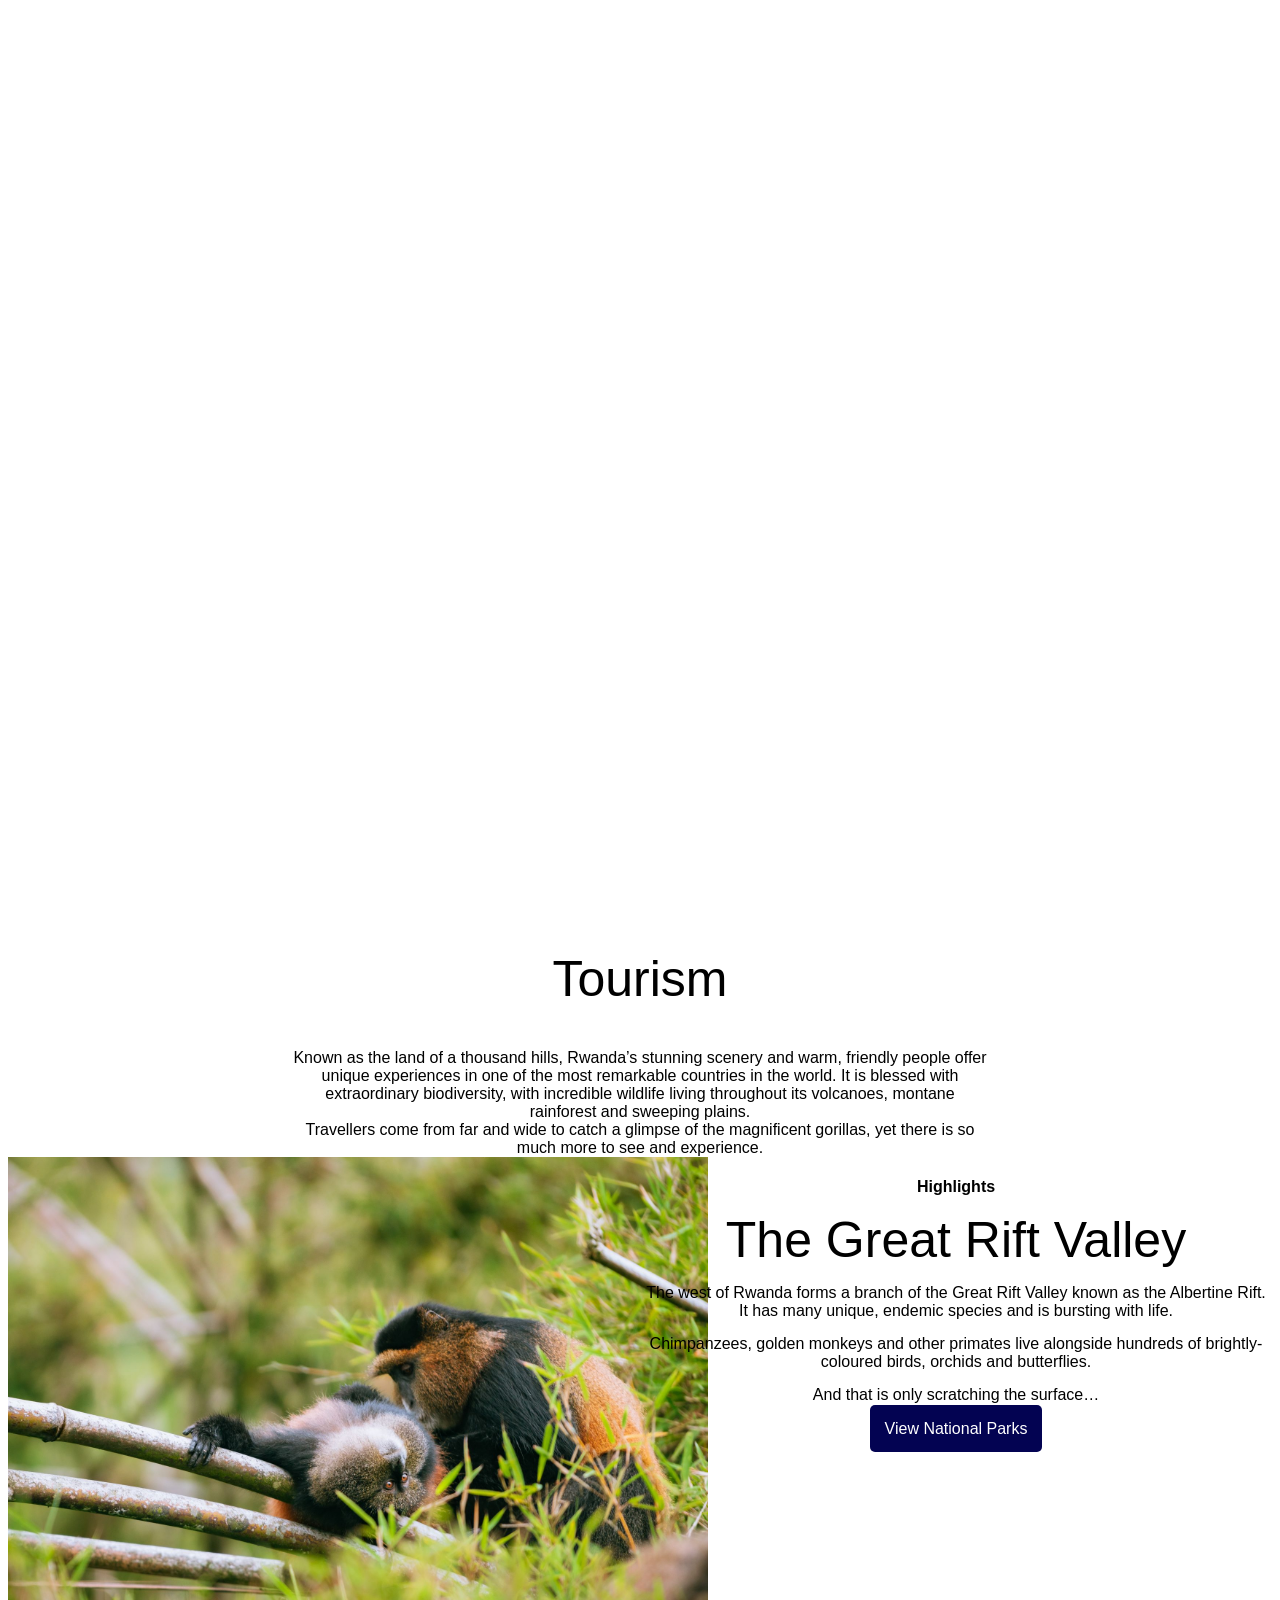
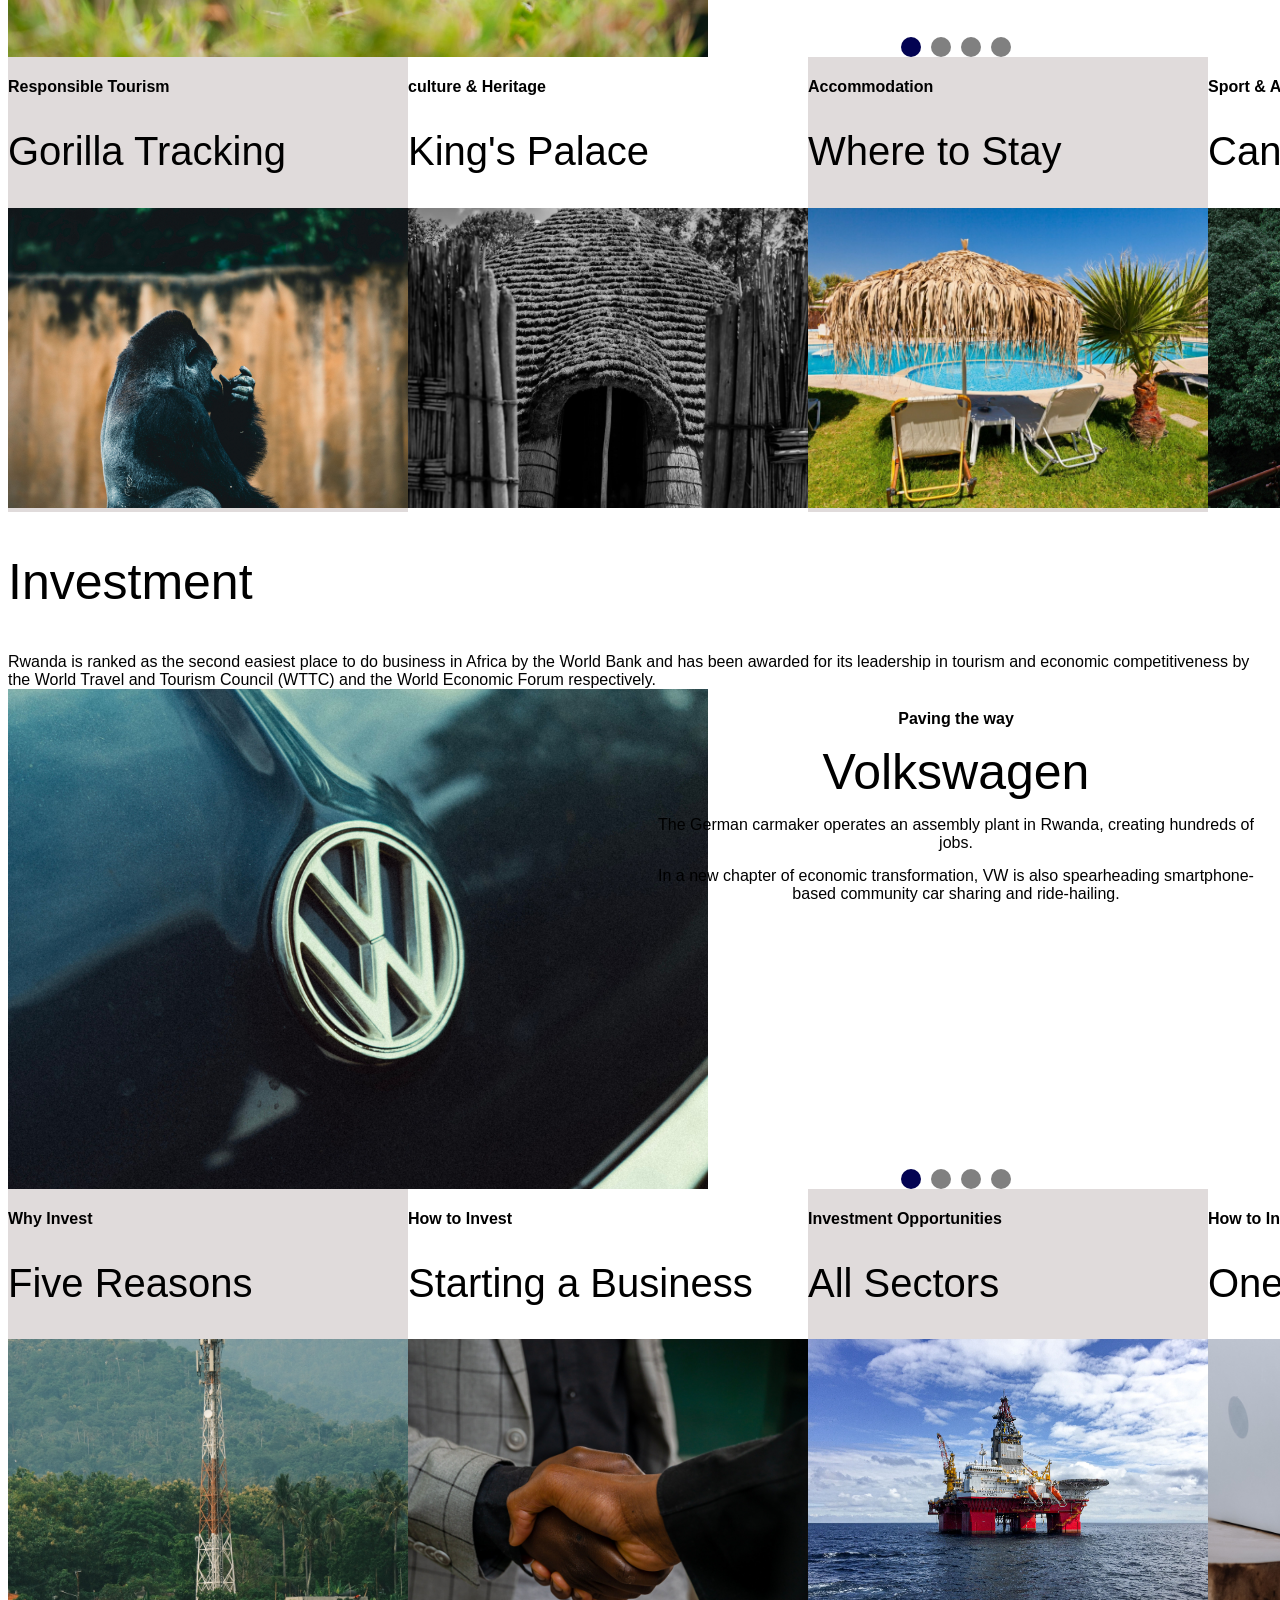
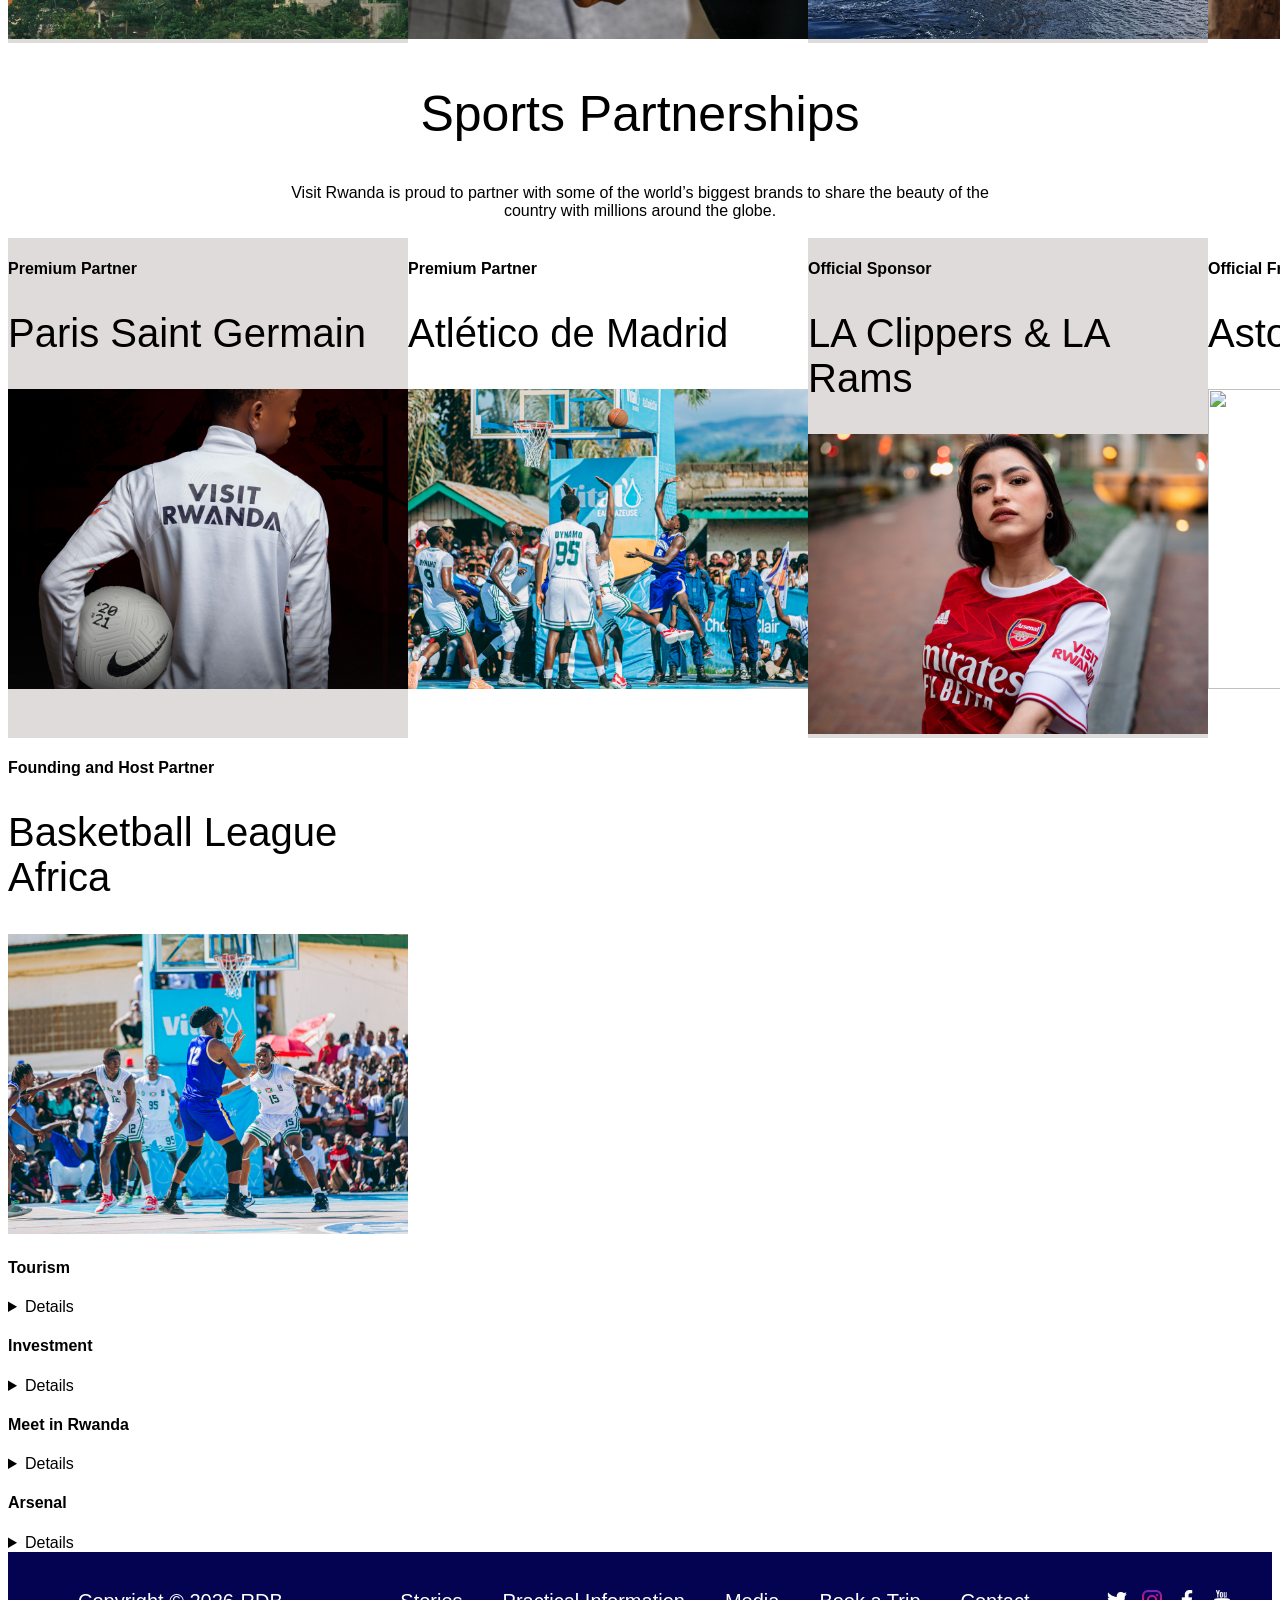
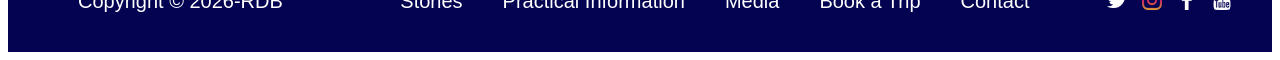
==== commit 6ea3e548: "added prefooter" ====
--- a/index.html
+++ b/index.html
@@ -476,7 +476,26 @@
                 </details>
             </div>
             <div class="prefooter-item">
-                
+                <h4 class="title">Investment</h4>
+                <details class="details">
+                    <h4 class="detail-title">Five Reasons to Invest</h4>
+                    <h4 class="detail-title">Investment Opportunities</h4>
+                    <h4 class="detail-title">One Stop Center</h4>
+                </details>
+            </div>
+            <div class="prefooter-item">
+                <h4 class="title">Meet in Rwanda</h4>
+                <details class="details">
+                    <h4 class="detail-title">Kigali Convention Center</h4>
+                </details>
+            </div>
+            <div class="prefooter-item">
+                <h4 class="title">Arsenal</h4>
+                <details class="details">
+                    <h4 class="detail-title">About the Partnership</h4>
+                    <h4 class="detail-title">Football in Rwanda</h4>
+                    
+                </details>
             </div>
         </section>
         <section class="footer">
--- a/style.css
+++ b/style.css
@@ -228,3 +228,5 @@
 .footer .social-icons .foot-icon {
     width: 20px;
 }
+
+
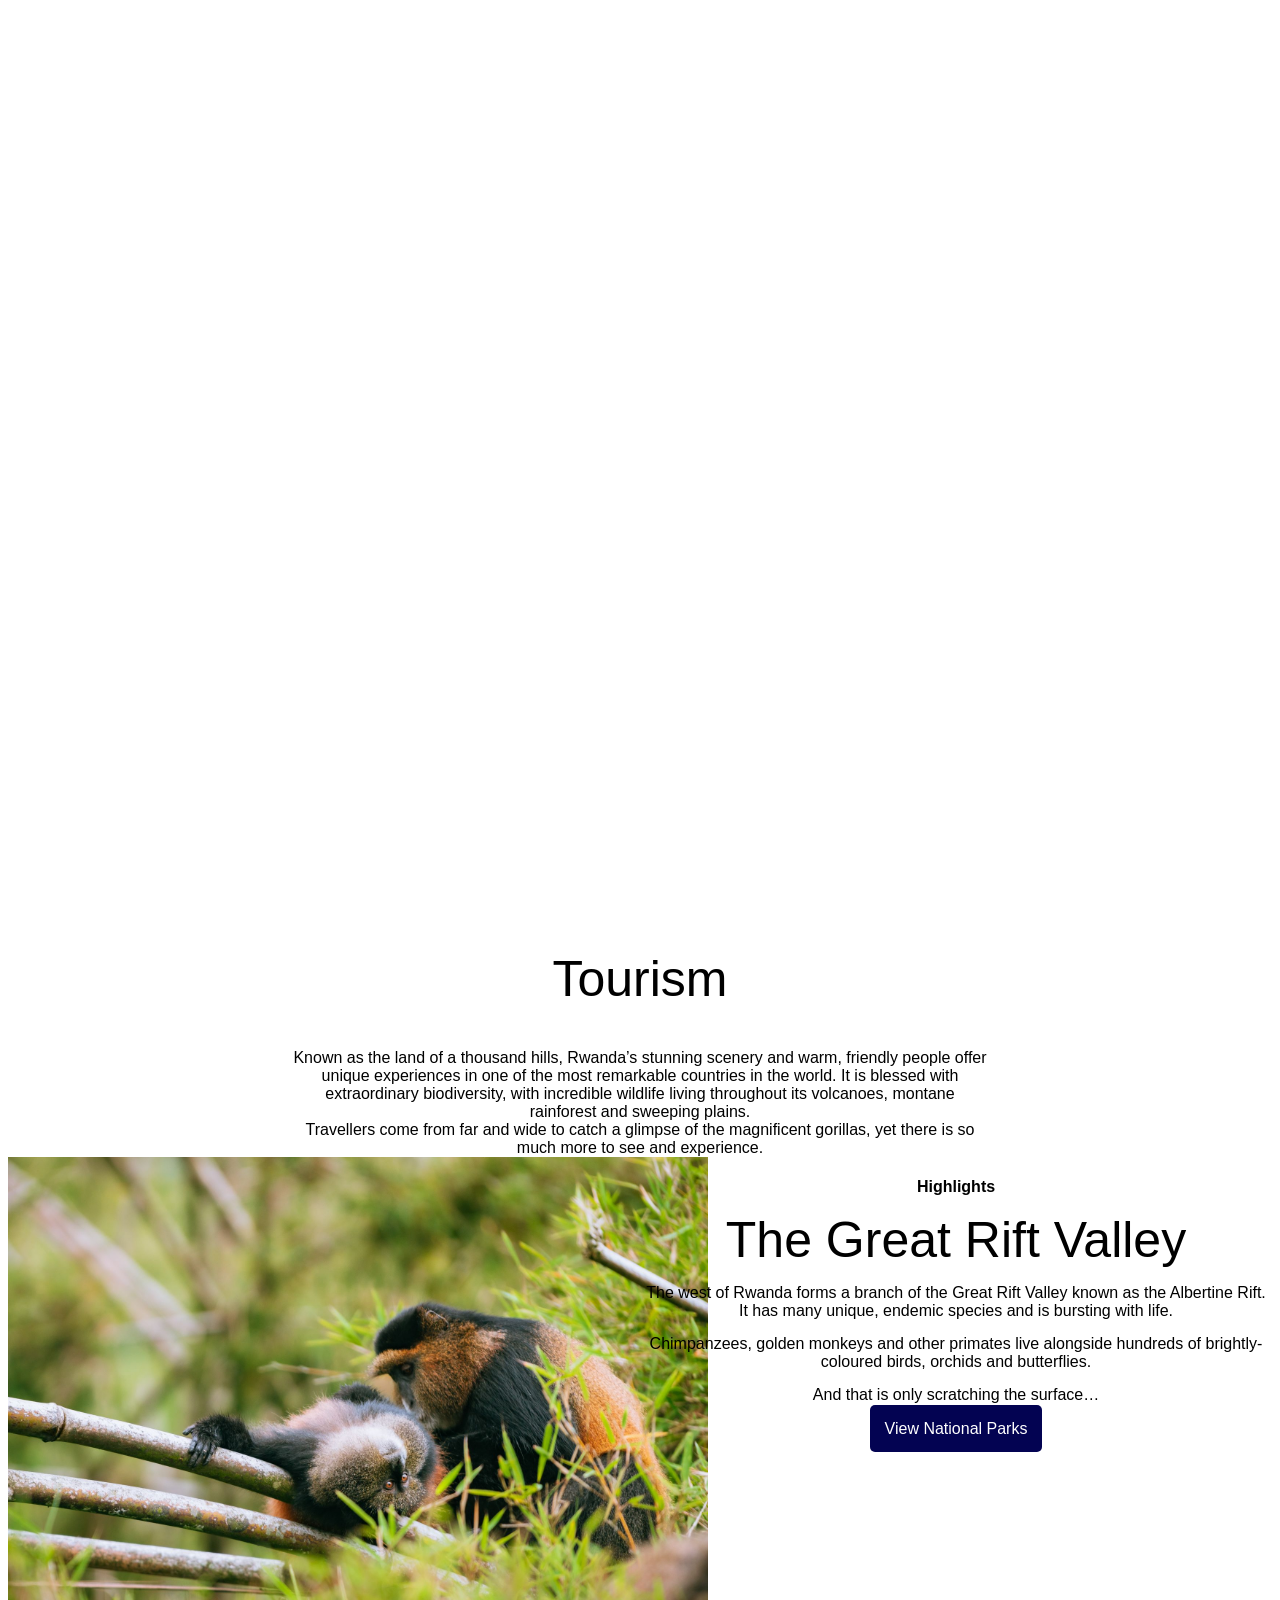
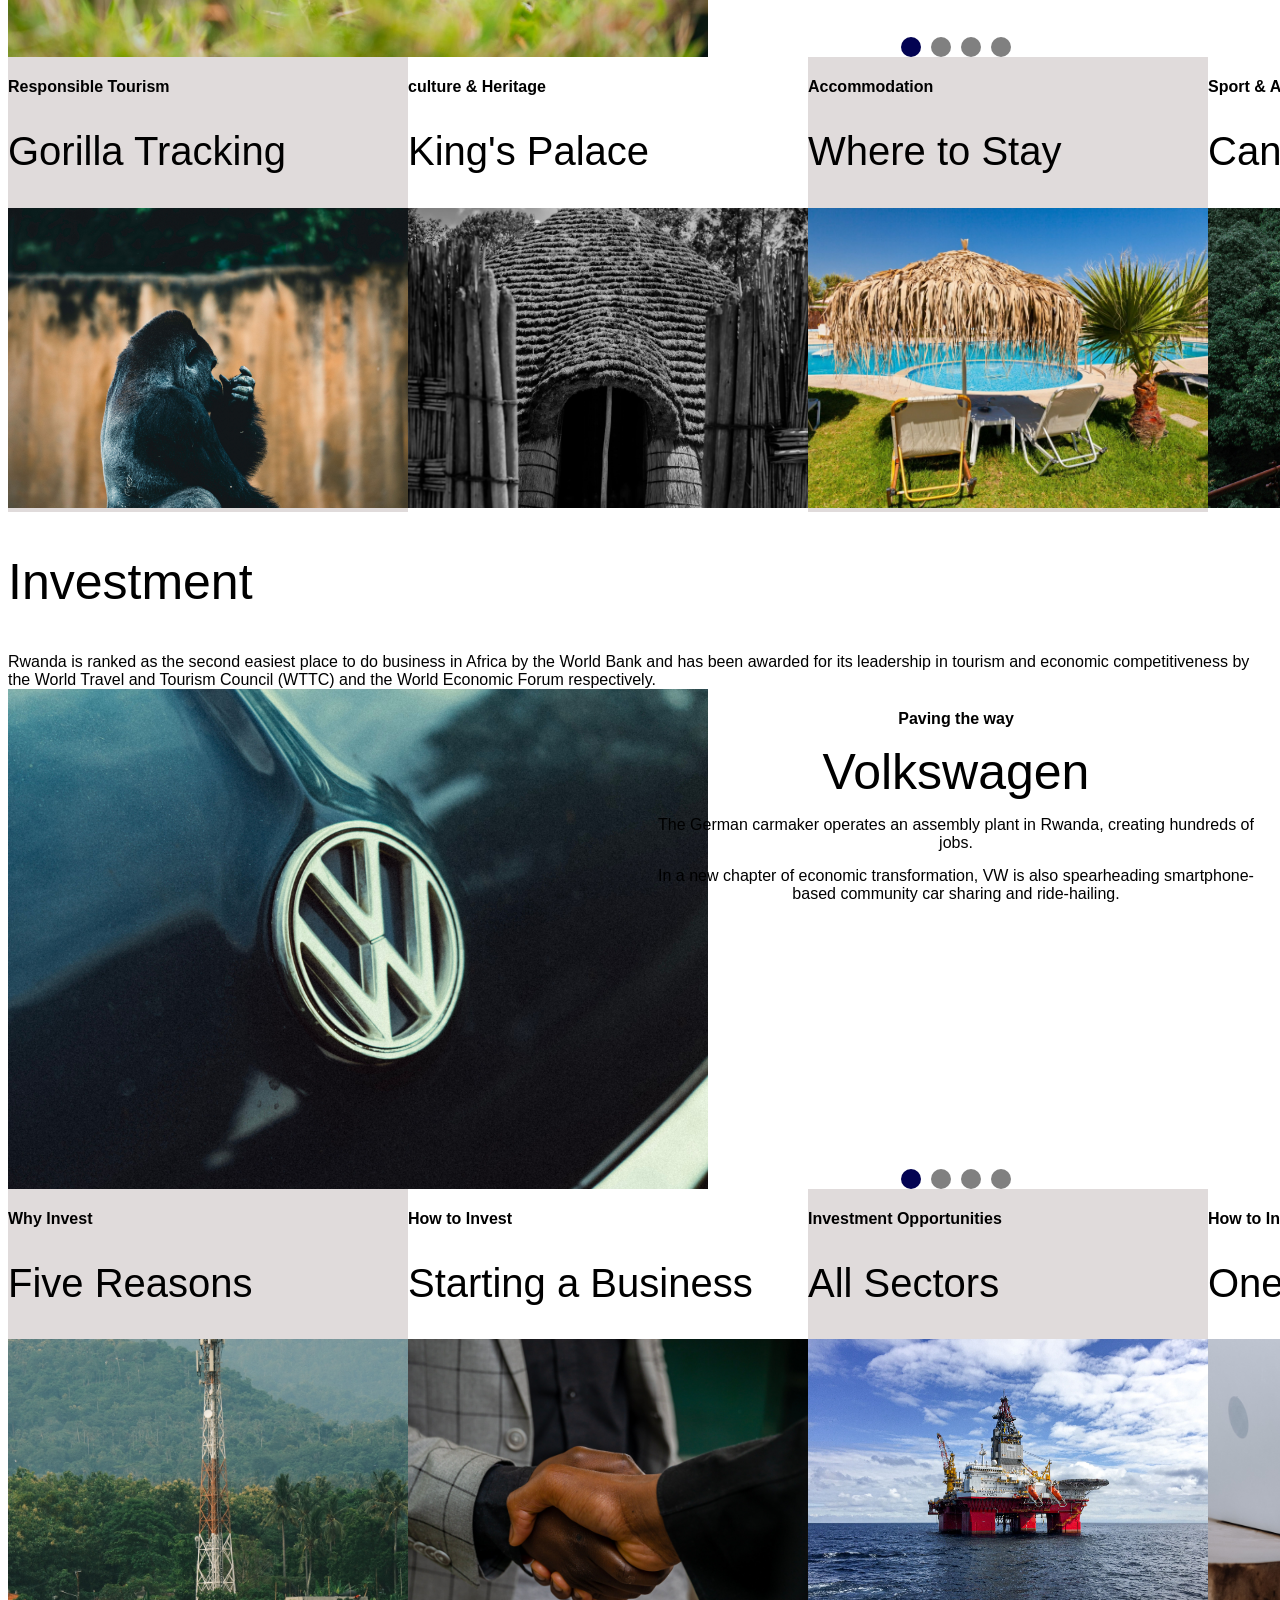
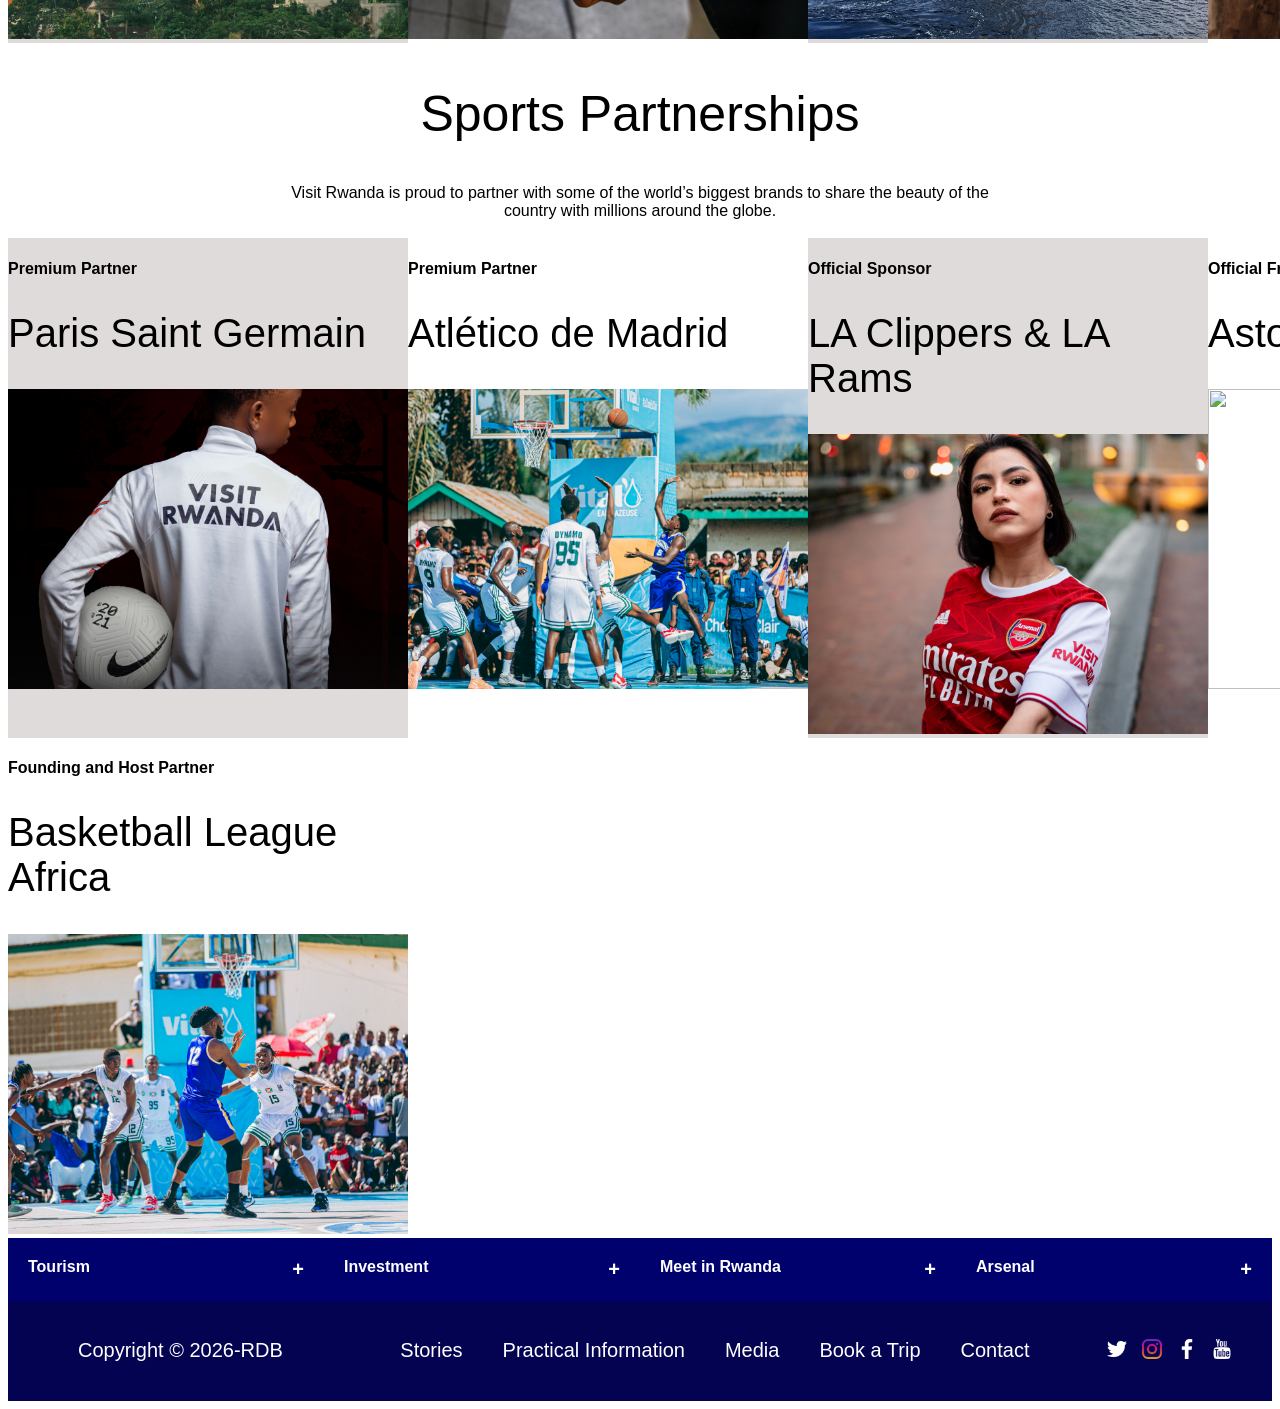
==== commit 227a6721: "added the pre-footer and edited it" ====
--- a/index.html
+++ b/index.html
@@ -454,9 +454,12 @@
     </main>
     <footer>
         <section class="pre-footer">
-            <div class="prefooter-item">
-                <h4 class="title">Tourism</h4>
-                <details class="details">
+            <details class="details">
+                <summary class="title-container">
+                    Tourism
+                    <span class="accordion-icon">+</span>
+                </summary>
+                <div class="detail-container">
                     <div class="details-content">
                         <h4 class="detail-title">Destinations</h4>
                         <p class="detail-item">Towns</p>
@@ -473,30 +476,39 @@
                         <p class="detail-item">Accommodation</p>
                         <p class="detail-item">Itineraries</p>
                     </div>
-                </details>
-            </div>
-            <div class="prefooter-item">
-                <h4 class="title">Investment</h4>
-                <details class="details">
+                </div>
+            </details>
+            <details class="details">
+                <summary class="title-container">
+                    Investment
+                    <span class="accordion-icon">+</span>
+                </summary>
+                <div class="detail-container">
                     <h4 class="detail-title">Five Reasons to Invest</h4>
                     <h4 class="detail-title">Investment Opportunities</h4>
                     <h4 class="detail-title">One Stop Center</h4>
-                </details>
-            </div>
-            <div class="prefooter-item">
-                <h4 class="title">Meet in Rwanda</h4>
-                <details class="details">
+                </div>
+            </details>
+            <details class="details">
+                <summary class="title-container">
+                    Meet in Rwanda
+                    <span class="accordion-icon">+</span>
+                </summary>
+                <div class="detail-container">
                     <h4 class="detail-title">Kigali Convention Center</h4>
-                </details>
-            </div>
-            <div class="prefooter-item">
-                <h4 class="title">Arsenal</h4>
-                <details class="details">
+                </div> 
+            </details>  
+            <details class="details">
+                <summary class="title-container">
+                    Arsenal
+                    <span class="accordion-icon">+</span>
+                </summary>
+                <div class="detail-container">
                     <h4 class="detail-title">About the Partnership</h4>
                     <h4 class="detail-title">Football in Rwanda</h4>
-                    
-                </details>
-            </div>
+                </div>
+            </details>
+            
         </section>
         <section class="footer">
             <div class="logo">
--- a/style.css
+++ b/style.css
@@ -229,4 +229,57 @@
     width: 20px;
 }
 
-
+/* pre-footer */
+.pre-footer {
+    display: grid;
+    grid-template-columns: repeat(4, 1fr);
+    align-items: center;
+    justify-content: center;
+}
+.pre-footer .details {
+    color: white;
+    background-color: rgb(1, 1, 110);
+    display: flex;
+    flex-direction: row;
+    justify-content: center;
+
+} 
+/* to hide the accordion default list marker arrow */
+.title-container::marker {
+    display: none;
+}
+.title-container {
+    list-style: none;
+    cursor: pointer;
+    display: flex;
+    justify-content: space-between;
+    font-weight: 600;
+    padding: 20px;
+    /* to prevent users from highlighting or selecting text when they click on it. */
+    user-select: none;
+}
+.title-container:hover {
+    opacity: 80%;
+}
+.details[open] .accordion-icon {
+    transform: rotate(45deg);
+}
+.accordion-icon {
+    font-size: 20px;
+    transition: transform 0.2s ease;
+}
+.detail-container {
+    box-sizing: border-box;
+    display: flex;
+    gap: 30px;
+    align-items: center;
+    justify-content: flex-start;
+    max-height: 0;
+    overflow: hidden;
+    transition: max-height 0.3s ease-out, padding 0.3s ease-out;
+}
+.details[open] .detail-container {
+    max-height: 300px;
+    padding: 20px;
+}
+
